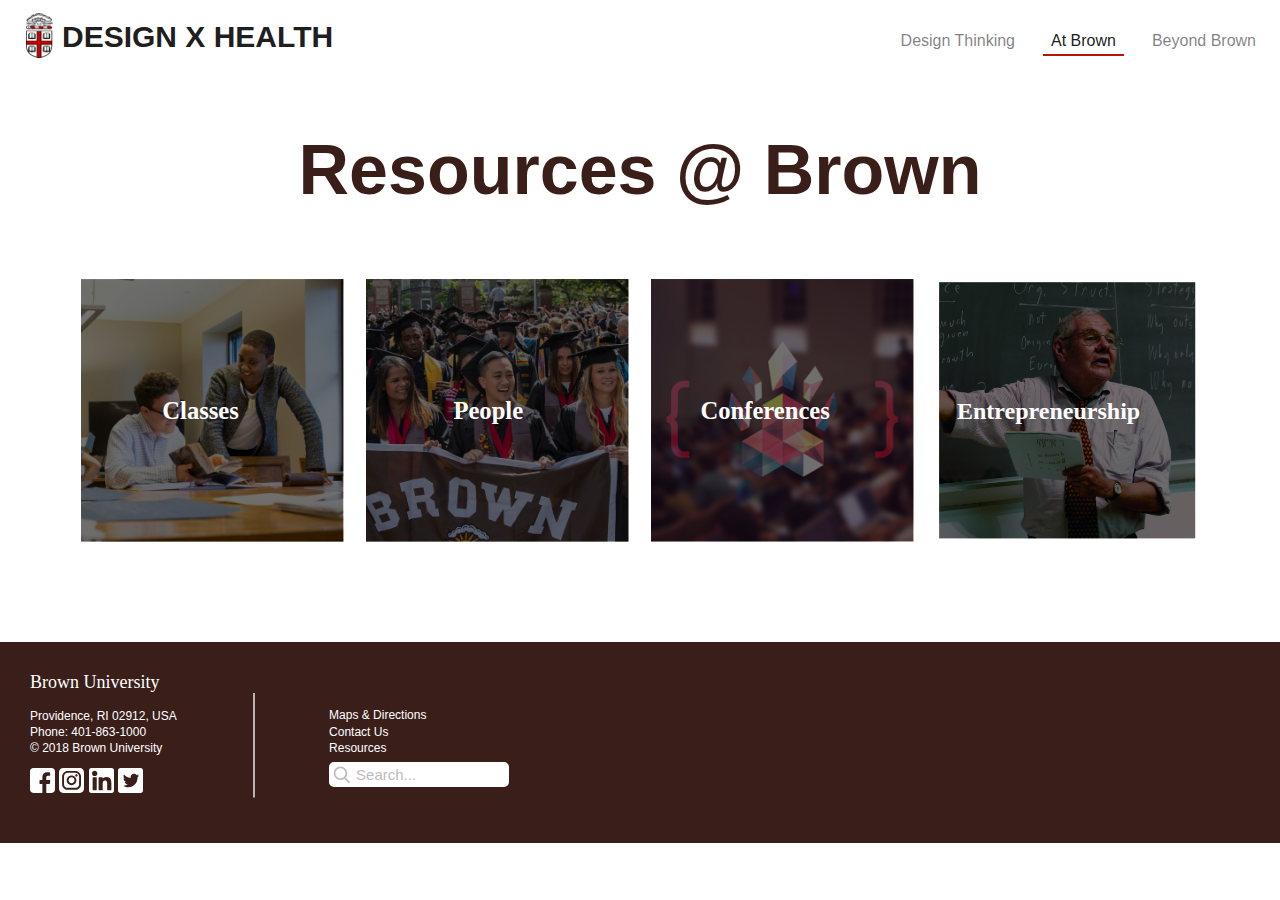
==== atbrown.html @ b2a67f3f "page link and nav bar" ====
<!DOCTYPE html>
<html>
    <head>
        <meta charset="utf-8"/>
        <meta name="viewport" content="width=device-width, initial-scale=1, shrink-to-fit=no">
        
        <!--Bootstrap CSS-->
        <link rel="stylesheet" href="https://maxcdn.bootstrapcdn.com/bootstrap/4.0.0/css/bootstrap.min.css" integrity="sha384-Gn5384xqQ1aoWXA+058RXPxPg6fy4IWvTNh0E263XmFcJlSAwiGgFAW/dAiS6JXm" crossorigin="anonymous">
		<link rel="stylesheet" href="style.css"/>
        
        <title>Design x Health</title>
    </head>
    <body>
        <!-- Top navigation bar -->
        <nav class="navbar navbar-expand-lg navbar-light" id="header">
            <button class="navbar-toggler" type="button" data-toggle="collapse" data-target="#toToggle" aria-controls="toToggle" aria-expanded="false" aria-label="Toggle navigation">
                <span class="navbar-toggler-icon"></span>
            </button>
            <a class="navbar-brand" href="index.html">
                <img id="brownlogo" src="images/brownlogo.png" alt="Brown Logo PNG"/>
                <h1 id="title">Design x Health</h1>
            </a>

            <div class="navbar-collapse collapse w-100 order-3 dual-collapse2" id="toToggle">
                <ul class="navbar-nav ml-auto">
                    <li class="nav-item">
                        <a class="nav-link" href="design.html">Design Thinking</a>
                    </li>
                    <li class="nav-item active">
                        <a class="nav-link" href="atbrown.html">At Brown</a>
                    </li>
                    <li class="nav-item">
                        <a class="nav-link" href="beyondbrown.html">Beyond Brown</a>
                    </li>
                </ul>
            </div>
        </nav>
        
        <!-- Grid -->
        <div class="container" id="resources">
            <h1>Resources @ Brown</h1>
            <div class="row">
                <div class="col-sm" class="resourcebox">
                    <a data-toggle="modal" data-target="#modal"><img id="classes" src="images/classes.svg" alt="Classes Img"/></a>
                </div>
                <div class="col-sm" class="resourcebox">
                    <a data-toggle="modal" href="#modaltwo"><img id="people" src="images/people.svg" alt="People Img"/></a>
                </div>
                <div class="col-sm" class="resourcebox">
                    <a data-toggle="modal" href="#modalfour"><img id="conferences" src="images/conferences.svg" alt="Conferences Img"/></a>
                </div>
				<div class="col-sm" class="resourcebox">
                    <a data-toggle="modal" href="#modalthree"><img id="entrepreneurship" src="images/entrepreneurship.svg" alt="Entrepreneurship Img"/></a>
                </div>
            </div>
        </div>
        
        <!--Modal-->
        <div id="modal" class="modal fade" role="dialog">
            <div class="modalheader">
                <button type="button" class="close" data-dismiss="modal">&times;</button>
                <h4 class="modaltitle">Classes Offered @ Brown</h4>
                <hr>
                <div class="modalbody">
                    <h2>Fall Semester</h2>
                    
                    <div>
                        <p><span class="circle">1</span><strong>CLPS1250 Human Factors</strong><span class="triangle leftfacing"></span></p>
                        <div class="dropdown">
                            <p class="description">The application of knowledge of human characteristics to the design of equipment, facilities, and environments for human use. Research on attention, perception, learning, and decision making will be applied to problems in various areas including: aviation, highway safety, industrial safety, consumer products, human-computer interaction, and aging.</p>
                        </div>
                    </div>
                    <hr>
                    <div>
                        <p><span class="circle">2</span><strong>CSCI0130/1300 User Interface User Experience</strong><span class="triangle leftfacing"></span></p>
                        <div class="dropdown">
                            <p class="description">Topics include understanding when to use different interfaces, modeling and representing user interaction, principles of user experience design, eliciting requirements and feedback from users, methods for designing and prototyping interfaces, and user interface evaluation. Students interested in learning the process behind building a user interface and gaining hands-on experience designing a user interface should take this course. Programming experience is unnecessary. There will be assignments, readings, and design labs. CSCI 0130 is the same lecture, labs, and readings as CSCI 1300 but half of the assignments will be different.</p>

                            <p class="classdetails"><b>Typical Hours Per Week:</b> 5.0 &nbsp;&nbsp; <b>Course:</b> 1.58 &nbsp;&nbsp;<b>Prof:</b> 1.02 </p>
                        </div>
                    </div>
                    <hr>
                    <div>
                        <p><span class="circle">3</span><strong>CSCI1950N 2D Game Engines</strong><span class="triangle leftfacing"></span></p>
                        <div class="dropdown">
                            <p class="description">2D Game Engines covers core techniques used in the development of the software that drives computer games and other interactive software. Projects involve building different varieties of 2D game engines as well as games that require use of the features implemented in the engines. Topics include high-level engine design, vector and raster graphics, animation, collision detection, physics, content management, and game AI. Prerequisite: CSCI 0160, 0180, or 0190.</p>
                        </div>
                    </div>
                    <hr>
                    <div>
                        <p><span class="circle">4</span><strong>CSCI1951C Designing Humanity Centered Robots</strong><span class="triangle leftfacing"></span></p>
                        <div class="dropdown">
                            <p class="description">Offered by Brown’s Computer Science department under the auspices of the Humanity Centered Robotics Initiative. It is focused on the iterative design process and how it can be used to develop robots for solving tasks that help people. It will expose students to a suite of fabrication and prototyping technologies sufficient for creating a functioning robotic system. 

                            The course has two tracks, one intended for CS concentrators, and one intended for non-concentrators with previous design experience. The non-concentrator track cannot be used toward fulfilling a Computer Science concentration requirement.</p>

                            <p class="classdetails"><b>Typical Hours Per Week:</b> 5.0 &nbsp;&nbsp; <b>Course:</b> 2.56 &nbsp;&nbsp;<b>Prof:</b> 1.66 </p>
                        </div>
                    </div>
                    <hr>
                    <div>
                        <p><span class="circle">5</span><strong>CSCI1410 Artificial Intelligence</strong><span class="triangle leftfacing"></span></p>
                        <div class="dropdown">
                            <p class="description">Practical approaches to designing intelligent systems. Topics include search and optimization, uncertainty, learning, and decision making. Application areas include natural language processing, machine vision, machine learning, and robotics. Prerequisites: CSCI 0160, CSCI 0180 or CSCI 0190; and either CSCI 0220 or one of CSCI 0450 or CSCI 1450.</p>
                        </div>
                    </div>
                    <hr>
                    <div>
                        <p><span class="circle">6</span><strong>CSCI1370 Virtual Reality Design for Science</strong><span class="triangle leftfacing"></span></p>
                        <div class="dropdown">
                            <p class="description">This course explores the visual and human-computer interaction design process for scientific applications in immersive virtual reality. It is cross listed at Brown (as CSCI1370) and RISD (as ILLUS3340) and is co-taught by David Laidlaw from Brown Computer Science, Fritz Drury from RISD Illustration, as well as Stephen Gatesy and Morgan Turner from Ecology and Evolutionary Biology. Johannes Novotny is the TA.

                            <br><br>Computer science students learn how to work effectively with each other as well as with artists and designers in creating applications targeting Brown's Caves. A Cave is an immersive virtual reality space whose floor and walls are covered with displays, which we will use to create interactive 3D virtual environments. There are currently two Caves on campus that are managed by the Brown Center for Computation and Visualization (CCV): the YURT, a curved display system with 360-degree field of view located at 180 George St., and it's predecessor an 8'x8'x8' cube display system located at Studio 4 of the Granoff Center.

                            <br><br>Artists and designers learn to interact with scientists in designing and realizing applications in this new medium. We study the process of design from several perspectives; learn about some specific scientific problems; study existing applications of scientific visualization and virtual reality; explore the medium of the YURT; create designs for the scientific applications; critique, evaluate, realize, and iterate the designs; and culminate with a demonstration of final projects.</p>
                        </div>
                    </div>
                    <hr>   
                    <div>
                        <p><span class="circle">7</span><strong>ENGN1930M Industrial Design</strong><span class="triangle leftfacing"></span></p>
                        <div class="dropdown">
                            <p class="description">Brown engineering and RISD industrial design faculty lead product development teams through a design cycle. Engineers explore industrial design, designers gain some insight into engineering, and both groups can apply their skills to challenging problems. Frequent presentations, field trips, critiques, and labs. Preference given to seniors. Prerequisites: completion of engineering core. Enrollment limited to 15 students.</p>

                            <p class="classdetails"><b>Typical Hours Per Week:</b> 10.1 &nbsp;&nbsp; <b>Course:</b> 2.72 &nbsp;&nbsp;<b>Prof:</b> 1.57 </p>
                        </div>
                    </div>
                    <hr>
                    <div>
                        <p><span class="circle">8</span><strong>Design + Health</strong><span class="triangle leftfacing"></span></p>
                        <div class="dropdown">
                            <p class="description">Design+Health is a student-led collaboration between the Warren Alpert Medical School of Brown University and the Rhode Island School of Design. We leverage design thinking to tackle the complex challenges facing the world of medicine. As an incubator for innovative ideas, Design+Health encourages students across all disciplines to develop and implement design solutions that address clinical and public health concerns. By supporting student and faculty research initiatives, we seek to couple design solutions with rigorous scientific investigations in order to demonstrate measurable outcomes and facilitate applications in healthcare. Through our combined course, we aim to foster an interdisciplinary culture that embraces the relationship between design and health and to empower students to serve as advocates for improved health outcomes via design.</p>
                        </div>
                    </div>
                    <hr>
                    <div>
                        <p><span class="circle">9</span><strong>PHP2300 Research Methods in Behavioral Science</strong><span class="triangle leftfacing"></span></p>
                        <div class="dropdown">
                            <p class="description">This course provides students with fundamental principles of behavioral and social research methodology for understanding the determinants of public health problems, and for executing and testing public health interventions. We will focus on experimental methods, observational studies, and qualitative approaches. We will develop skills in understanding and interpreting data--both quantitative and qualitative. Throughout the course we will emphasize ethical, cultural, and professional issues for designing public health interventions. Prior coursework in research methodology and quantitative methods is recommended but not required.</p>
                        </div>
                    </div>
                    <hr>
                    
                    <h2>Spring Semester</h2>
                    
                    <div>
                        <p><span class="circle">1</span><strong>CSCI1320 Creating Modern Web Applications</strong><span class="triangle leftfacing"></span></p>
                        <div class="dropdown">
                            <p class="description">This course covers all aspects of web application development, including the initial concept, user-centric design, development methodologies, front and back end development, databases, security, testing, load testing, accessibility, and deployment. There will be a substantial team project. The course is designed for students with a programming background (equiv CSCI 0320/CSCI 0330) who want to learn how to build web applications, and for students with a background in web design, including HTML and Javascript, who are interested in learning how to extend design techniques to incorporate the technologies needed in modern web applications. Project teams will consist of students with both backgrounds.</p>

                            <p class="classdetails"><b>Typical Hours Per Week:</b> 6.7 &nbsp;&nbsp; <b>Course:</b> 2.32 &nbsp;&nbsp;<b>Prof:</b> 2.33 </p>
                        </div>
                    </div>
                    <hr>
                    <div>
                        <p><span class="circle">2</span><strong>CSCI1410 Artificial Intelligence</strong><span class="triangle leftfacing"></span></p>
                        <div class="dropdown">
                            <p class="description">Covers methods for conducting research in human-computer interaction (HCI). Topics will be pursued through independent reading, assignments, and class discussion. Comprises four assignments that apply to HCI research methods and push the envelope, which are designed to be meaningful and have the potential to be widely visible or to be published. 
                            <br><br>Students will gain the background necessary to perform research in HCI and the skills to conduct human-centric research. There will be little content about user interfaces, but students will find some topics in CSCI 1300 relevant. Students should have taken CSCI 1300 or make a case for their interest.</p>
                        </div>
                    </div>
                    <hr>
                    <div>
                        <p><span class="circle">3</span><strong>CSCI1950U Topics in 3D Game Engine Development</strong><span class="triangle leftfacing"></span></p>
                        <div class="dropdown">
                            <p class="description">Covers core techniques in 3D game development with an emphasis on engine architecture. Students independently develop their own engines using C++, OpenGL, and the Qt framework, then work in groups to create a polished game. Topics include: spatial subdivision, player representation, collision detection and response, game networking, GPUs, and OpenGL. Prerequisites: CSCI 1230 and one of CSCI 0320 or CSCI 1950N. Enrollment limited to 25.</p>
                        </div>
                    </div>
                    <hr>
                    <div>
                        <p><span class="circle">4</span><strong>ENGN930C DesignStudio</strong><span class="triangle leftfacing"></span></p>
                        <div class="dropdown">
                            <p class="description">DESIGNSTUDIO is a course open to students interested in learning through making. Working in a studio environment, we will iteratively design, build, and test projects, as we imaginatively frame design problems, and develop novel strategies for addressing those problems. We will explore design thinking, creative collaboration, exploratory play, ideation, iteration, woodworking, prototyping, CNC milling and laser cutting – in addition to other strategies that enhance our creative processes - as we establish a technical and conceptual foundation for the design and fabrication of objects and experiences. Enrollment limited to 16. Instructor permission required.</p>
                        </div>
                    </div>
                    <hr>
                    <div>
                        <p><span class="circle">5</span><strong>ENGN0120A/B Crossing the Consumer Chasm by Design / Engineering Design</strong><span class="triangle leftfacing"></span></p>
                        <div class="dropdown">
                            <p class="description">Technologies have shaped human life since tools were sticks and flints to today's hydrocarbon powered, silicon managed era. Some spread throughout society; bread, cell phones, airlines, but most never do; personal jet packs, Apple Newton, freeze dried ice cream. 

                            Space Tourism, the Segway, electric cars: Can we predict which ones will cross the chasm to broad application? Can we help them to by combining design, engineering, marketing, communications, education, art, and business strategies?

                            Student teams identify potential new products, conceptualize, package, and define their business mode. By plotting their course across the chasm, we confront the cross-disciplinary barriers to realizing benefits from technology. 

                            Enrollment limited to 18 first year students. Instructor permission required. FYS WRIT
                            </p>

                            <p class="classdetails"><b>Typical Hours Per Week:</b> 1.8 &nbsp;&nbsp; <b>Course:</b> 2.02 &nbsp;&nbsp;<b>Prof:</b> 1.77 </p>
                        </div>
                    </div>
                    <hr>
                    <div>
                        <p><span class="circle">6</span><strong>HIAA0001 Architectural Design</strong><span class="triangle leftfacing"></span></p>
                        <div class="dropdown">
                            <p class="description">Design principles presented in the first semester are further developed through a series of projects involving actual sites with their concomitant physical and historic-cultural conditions. Issues of context, methodology, program and construction are explored for their possible interrelated meanings and influences on the making of architectural form. </p>
                        </div>
                    </div>
                    <hr>
                    
                    <h2>Fall and Spring Semesters</h2>
                    <div>
                        <p><span class="circle">1</span><strong>CLPS1900 Research Methods and Design</strong><span class="triangle leftfacing"></span></p>
                        <div class="dropdown">
                            <p class="description">This course is designed to provide CLPS concentrators (psychology/cognitive science/cognitive neuroscience) with a variety of tools needed to conduct research: sources of data, standard designs (e.g., factorial experimental, correlational, longitudinal), research ethics, and best practices of literature review (e.g., meta-analysis). The course will include lectures, laboratory exercises, data collection, statistical analysis, and presentation of findings in written and oral reports.</p>

                            <p class="classdetails"><b>Typical Hours Per Week:</b> 2.4 &nbsp;&nbsp; <b>Course:</b> 1.83 &nbsp;&nbsp;<b>Prof:</b> 1.83 </p>
                        </div>
                    </div>
                    <hr>
                    <div>
                        <p><span class="circle">2</span><strong>ENGN1001 Projects in Engineering Design</strong><span class="triangle leftfacing"></span></p>
                        <div class="dropdown">
                            <p class="description">Fall semester projects in design for concentrators in electrical, materials, and mechanical engineering. Students work in teams on projects that are defined through discussions with the instructor. An assembled product or detailed design description is the goal of the semester's effort. Students may elect to combine ENGN 1000 with ENGN 1001 to work on a year-long project with permission of the instructor. Students electing to pursue this option must take ENGN 1000 and ENGN 1001 in the same academic year, and must submit a project proposal no later than October 1. Instructor permission required.</p>

                            <p class="classdetails"><b>Typical Hours Per Week:</b> 13.8 &nbsp;&nbsp; <b>Course:</b> 1.35 &nbsp;&nbsp;<b>Prof:</b> 1.22 </p>
                        </div>
                    </div>
                    <hr>
                    <div>
                        <p><span class="circle">3</span><strong>ENGN1010 The Entrepreneurial Process</strong><span class="triangle leftfacing"></span></p>
                        <div class="dropdown">
                            <p class="description">Entrepreneurship is innovation in practice: transforming ideas into opportunities, and, through a deliberate process, opportunities into commercial realities. These entrepreneurial activities can take place in two contexts: the creation of new organizations; and within existing organizations. This course will present an entrepreneurial framework for these entrepreneurial processes, supported by case studies that illustrate essential elements. Successful entrepreneurs and expert practitioners will be introduced who will highlight practical approaches to entrepreneurial success.</p>
                        </div>
                    </div>
                    <hr>
                    <div>
                        <p><span class="circle">4</span><strong>ENGN0931L Biomedical Engineering Design and Innovation</strong><span class="triangle leftfacing"></span></p>
                        <div class="dropdown">
                            <p class="description">This course is an incubator for innovative ideas in biomedical design. Students across all disciplines are invited to collaborate with biomedical engineers to enhance the development of design solutions that address clinical and public health concerns. Student teams formed in the previous semester will continue develop a design project based on an unmet clinical need with a clinical advisor, gaining hands-on process experience and generating innovative solutions.</p>
                        </div>
                    </div>
                    <hr>
                </div>
            </div>
        </div>
        
        <div id="modaltwo" class="modal fade" role="dialog">
            <div class="modalheader">
                <button type="button" class="close" data-dismiss="modal">&times;</button>
                <h4 class="modaltitle">Research</h4>
                <hr>
                <div class="modalbody">
                    <h2>Engineering</h2>
                    <div class="peopleimgs">
                        <div class="row">
                            <div class="col"><a href="https://www.researchgate.net/profile/Celinda_Kofron"><img src="images/kofron.jpg" alt="Celinda Kofron" target="_blank"></a><h5>Celinda Kofron</h5><h6>Lecturer of Engineering, Associate Director of the Center for Biomedical Engineering</h6></div>
                            <div class="col"><a href="https://vivo.brown.edu/display/jcrisco"><img src="images/josephcrisco.jpg" alt="Joseph Crisco" target="_blank"></a><h5>Joseph Crisco</h5><h6>Henry F. Lippitt Professor of Orthopedics</h6></div>
                            <div class="col"><a href="http://gonsherdesign.com/about.php"><img src="images/iangonsher.jpg" alt="Ian Gonsher" target="_blank"></a><h5>Ian Gonsher</h5><h6>Assistant Professor of Practice in the School of Engineering and Department of Computer Science</h6></div>
                            <div class="col"><a href="https://vivo.brown.edu/display/cbull#"><img src="images/chrisbull.jpg" alt="Chris Bull" target="_blank"></a><h5>Chris Bull</h5><h6>Senior Lecturer in Engineering</h6></div>
                        </div>
                        <div class="row">
                            <div class="col"><a href="https://www.tripathi.engin.brown.edu/"><img src="images/tripathi.png" alt="Anubhav Tripathi" target="_blank"></a><h5>Anubhav Tripathi</h5><h6>Professor of Engineering & of Professor of Molecular Pharmacology, Physiology and Biotechnology</h6></div>
                            <div class="col"><a href="https://www.linkedin.com/in/jennet-toyjanova-31b95877/"><img src="images/jennet.png" alt="Jennet Toyjanova" target="_blank"></a><h5>Jenent Toyjanova '14</h5><h6>Mechanics of Solids PhD, R&D Engineer at Ximedica</h6></div>
                            <div class="col"></div>
                            <div class="col"></div>
                        </div>
                    </div>
                    
                    <h2>Alpert Medical School</h2>
                    <div class="peopleimgs">
                        <div class="row">
                            <div class="col"><a href="https://vivo.brown.edu/display/jbaruchm"><img src="images/jaybaruch.jpg" alt="Jay Baruch" target="_blank"></a><h5>Jay Baruch</h5><h6>Associate Professor of Emergency Medicine</h6></div>
                            <div class="col"><a href="http://www.designplushealth.org/bios/2017/1/12/ravi-dcruz"><img src="images/ravidcruz.jpg" alt="Ravi D'Cruz" target="_blank"></a><h5>Ravi D'Cruz</h5><h6>Clinical Director Design+Health, Fellow in Neonatal/Perinatal Medicine</h6></div>
                            <div class="col"></div>
                            <div class="col"></div>
                        </div>
                    </div>
                    
                    <h2>RISD</h2>
                    <div class="peopleimgs">
                        <div class="row">
                            <div class="col"><a href="https://www.risd.edu/people/khipra-nichols/" target="_blank"><img src="images/khipra.jpg" alt="Khipra Nichols" target="_blank"></a><h5>Khipra Nichols</h5><h6>Associate Professor of Industrial Design</h6></div>
                            <div class="col"><a href="https://www.risd.edu/people/jorge-paricio-garcia/" target="_blank"><img src="images/jorge.jpg" alt="Jorge Paricio Garcia" target="_blank"></a><h5>Jorge Paricio Gargia</h5><h6>Senior Critic, Industrial Design</h6></div>
                            <div class="col"><a href="http://risdhealthplus.org/knowledge/" target="_blank"><img src="images/healthplus.png" alt="HEALTH+" target="_blank"></a><h5>HEALTH+</h5><h6>Professors at RISD who teach courses that engage health and healthcare issues</h6></div>
                            <div class="col"></div>
                        </div>
                    </div>
                </div>
            </div>
        </div>
        
        <div id="modalthree" class="modal fade" role="dialog">
            <div class="modalheader">
                <button type="button" class="close" data-dismiss="modal">&times;</button>
                <h4 class="modaltitle">Entrepreneurship</h4>
                <hr>
                <div class="modalbody">
                    <h2><a href="http://innovateonthehill.com/" target="_blank">Innovate on the Hill</a></h2>
                    <div>
                        <p style="width: 700px;">A collection of resources, events, programs, and opportunities for aspiring entrepreneurs and changemakers at Brown and RISD. The resources on this page are organized by ideation, prototyping, testing, funding, and launching.</p>
                    </div>
                    
                    <h2><a href="http://brownentrepreneurship.com/" target="_blank">Brown EP</a></h2>
                    <div>
                        <p style="width: 700px;">The Brown Entrepreneurship Program (Brown EP) is the main student entrepreneurship initiative at Brown University. Our mission is to ignite the entrepreneurial spirit of the students on College Hill. Founded in 1998, Brown EP has facilitated a wide array of activities on campus for nearly two decades to bring together like-minded individuals, instill the Brown community with a self-starter mentality, and introduce entrepreneurship as a potential career path. True to Brown's distinctive approach to learning and life, our student-run and university-backed events and programs inspire, educate, and empower the next generation of constructively irreverent leaders. We are powered by the Jonathan M. Nelson Center for Entrepreneurship.</p>
                    </div>
                    
                    <h2><a href="https://www.brown.edu/academics/college/swearer/" target="_blank">Swearer Center</a></h2>
                    <div>
                        <p style="width: 700px;">In 1986, Brown President Howard Swearer was at the forefront of a revolution in higher education when he founded one of the first public service centers in the nation, now named for him — the Swearer Center, formerly the Swearer Center for Public Service. President Swearer had the foresight to locate the new center within the Dean of the College’s office — at the heart of the undergraduate curriculum. He strongly believed, as President Christina Paxson does today, that public service and experiential learning are essential components of Brown’s educational mission.
                        
                        Today, the Howard R. Swearer Center works with more than 1,200 Brown students, through and with 100+ community partners -- more than half of which are in the Greater Providence area. In our 30-year history, we have developed and nurtured many deep — and deeply rewarding — relationships with individuals and organizations in Providence that continue to inspire us and our work. We connect students, faculty and community partners through community engagement, engaged scholarship and social innovation -- three key perspectives that are the foundations of our work.</p>
                    </div>
                    
                    <h2><a href="http://www.brownbsa.com/inspire-info/" target="_blank">Brown Student Agencies Inspire Week 2018</a></h2>
                    <div>
                        <p style="width: 700px;">BSA Inspire is a social impact competition granting funds to winning projects, programs or initiatives that have a clear benefit for the Brown or greater Providence community. This year, BSA Inspire will be awarding $3,200 in total monetary prizes to winning projects or programs from student individuals or groups. Qualifying projects, programs or initiatives include but are not limited to community education programs, arts advancement, awareness and action campaigns, and other services or products clearly benefitting students and/or community members.</p>
                    </div>
                    
                    <h2><a href="https://www.brown.edu/initiatives/summer-b-lab/home" target="_blank">Breakthrough Lab (B-Lab)</a></h2>
                    <div>
                        <p style="width: 700px;">Brown University’s Breakthrough Lab (B-Lab) is an intensive 8-week accelerator program designed to support entrepreneurs developing high-impact ventures. B-Lab brings together critical resources throughout its program, designed to help teams strengthen, develop, and advance their ventures. 
                        
                        Best of all, the program is tailored to the unique needs of each team. Participants will have access to dedicated space, funding, and a roster of experienced mentors and entrepreneurs. The goal? To help them build the next great thing. For teams that require it, B-Lab will also provide access to lab facilities and relevant technical support.</p>
                    </div>
                    
                    <h2><a href="http://www.risdeship.com/" target="_blank">RISD E'SHIP</a></h2>
                    <div>
                        <p style="width: 700px;">RISD E’SHIP is a design-driven entrepreneurship organization. As a network of student-leaders and faculty mentors, E’SHIP supports and guides students pursuing business ventures within art and design.</p>
                    </div>
                    
                    <h2><a href="https://www.brown.edu/research/conducting-research-brown/commercializing-technology" target="_blank">Industry Engagement and Commercial Venturing (IECV)</a></h2>
                    <div>
                        <p style="width: 700px;">The mission of IECV is to unleash the impact of Brown research by encouraging and facilitating the evolution of Brown's  discoveries and inventions into know-how, products and services with societal and economic value.  

                        IECV supports this mission through its three programmatic pillars:  (1) Commercial Venturing:  we partner with Brown researchers to ascertain the market relevance of their discoveries, then forge the best strategy for transitioning from idea to impact and protecting intellectual property as appropriate in support of lab-to-market development plans;  (2) Industry Engagement:  we build strategic relationships with industry centered around research collaborations aimed at spawning innovations of commercial interest to our company partners - while also connecting the companies to Brown faculty and researchers, students, entrepreneurs, and executive education programs;  and (3) Translational Development:  we provide and manage translational development capabilities to help solidify proof of technical feasibility and of commercial relevance, both of which can de-risk an idea or discovery and turn it into more concrete product opportunities that are attractive to potential industry partners or startup creators. </p>
                    </div>
                </div>
            </div>
        </div>
        
        <div id="modalfour" class="modal fade" role="dialog">
            <div class="modalheader">
                <button type="button" class="close" data-dismiss="modal">&times;</button>
                <h4 class="modaltitle">Conferences</h4>
                <hr>
                <div class="modalbody">
                    <h2><a href="http://brownentrepreneurship.com/synapse" target="_blank">Synapse SF</a></h2>
                    <div>
                        <p style="width: 700px;">An exciting opportunity for Brown and RISD's most exceptional engineers, designers, and aspiring entrepreneurs interning in the nation’s technological capital this summer.
                            
                        Synapse is a summer program for 20 of Brown's and RISD's most exceptional engineers, designers, and aspiring entrepreneurs to visit an array of companies and build essential bridges with successful alumni entrepreneurs over the course of their summers. Synapse Fellows will return to College Hill with the perspective and network necessary to solve world-changing problems. 

                        Brown EP coordinates 5-10 afterwork visits for Synapse Fellows to an array of SF companies, from small startups to established firms and influential VC's. Previous summers have included trips to KPCB, Apple, Dropbox, Neon Labs, and GoPro.</p>
                    </div>
                    
                    <h2><a href="https://www.brown.edu/academics/college/swearer/initiatives/social-innovation-initiative/25" target="_blank">Social Innovation Initiative</a></h2>
                    <div>
                        <p style="width: 700px;">Social innovation (SI) is the application of innovation and design thinking methodology to address community and social problems.  Social Innovation is grounded in a commitment to sustainable, just, and democratic systems that benefit marginalized groups and society. Successful social innovations demonstrate their impact, are financial sustainability, and appropriately scalable.  Social Innovation is a core perspective of the Swearer Center and as such contributes to all our programs and partnerships.</p>
                    </div>
                    
                    <h2><a href="http://betterworldxdesign.com/" target="_blank">Better World by Design</a></h2>
                    <div>
                        <p style="width: 700px;">Better World by Design is a student-led initiative at Brown University and Rhode Island School of Design that celebrates interdisciplinary collaboration between designers, educators, innovators, and learners. We envision a world where design-thinking is accessible to everyone in order to catalyze positive change on a local and global scale.</p>
                    </div>
                    
                    <h2><a href="http://startupatbrown.org/" target="_blank">Startup@Brown</a></h2>
                    <div>
                        <p style="width: 700px;">Startup@Brown is a day-long conference on Saturday, September 30 at Brown University that brings together innovative startups and talented students.

                        Come to learn about startups and their stories. Leave with a new perspective and your next summer internship or full-time job.</p>
                    </div>
                </div>
            </div>
        </div>
        
        <!-- Footer -->
        <div id="footer">
            <h4>Brown University</h4>
            <div id="left">
                <h5>Providence, RI 02912, USA</h5>
                <h5>Phone: 401-863-1000</h5>
                <h5>© 2018 Brown University</h5>
                <div id="socialmedia">
                    <img src="images/facebook.svg" alt="Facebook Icon"/>
                    <img src="images/instagram.svg" alt="Instagram Icon"/>
                    <img src="images/linkedin.svg" alt="LinkedIn Icon"/>
                    <img src="images/twitter.svg" alt="Twitter Icon"/>
                </div>
            </div>
            
            <div id="middle"><img class="divider_line" src="images/divider_line.svg" alt="Divider Line"/></div>
            
            <div id="right">
                <h5>Maps & Directions</h5>
                <h5>Contact Us</h5>
                <h5>Resources</h5>
                <div class="searchbar">
                    <input type="text" placeholder="Search..." name="search">
                </div>
            </div>
        </div>
        
        <script
          src="https://code.jquery.com/jquery-3.3.1.min.js"
          integrity="sha256-FgpCb/KJQlLNfOu91ta32o/NMZxltwRo8QtmkMRdAu8="
          crossorigin="anonymous"></script>
        <script src="https://maxcdn.bootstrapcdn.com/bootstrap/4.0.0/js/bootstrap.min.js" integrity="sha384-JZR6Spejh4U02d8jOt6vLEHfe/JQGiRRSQQxSfFWpi1MquVdAyjUar5+76PVCmYl" crossorigin="anonymous"></script>
        <script src="script.js"></script>
    </body>
</html>
---- style.css ----
/*---------------HOME PAGE---------------*/
/*-----NAVIGATION BAR-----*/
#brownlogo {
    height: 45px;
    float: left;
    position: absolute;
    padding-left: 10px;
}

#title {
    text-transform: uppercase;
    font-weight: bold;
    font-size: 30px;
    padding-left: 46px;
    padding-top: 6px;
    position: relative;
}

li a:link, li a:visited {
    text-decoration: none;
    color: black;
    height: 35px;
}

li a:hover, .nav-item.active a {
    border-bottom: 2px solid #B61600;
    height: 35px;
}

li {
    margin-left: 20px;
}

/*-----HERO IMAGE PANEL-----*/
#hero {
    width: 100%;
	height: calc(100vh - 90px);
    margin: 0 auto;
}

#hero_panel {
    width: 200px;
    float: left;
	margin: 200px 100px 0 200px;
}

#hero_image {
    width: 700px;
    margin-top: 50px;
    margin-left: 20px;
}

#down_arrow {
    display: block;
    width: auto;
    margin: 0 auto;
    padding: 75px;
}

#hero_panel h2 {
    font-weight: bold;
    font-size: 40px;
}

#hero_panel h3 {
    font-weight: 300;
    font-size: 28px;
    clear: none;
}

/*-----ABOUT SECTION-----*/
#about {
    background: #B61600;
    padding: 50px;
    height: 325px;
}

#about_img, #divider_line, #about p {
    display: inline-block;
    vertical-align: middle;
}

.divider_line {
    padding-left: 70px;
    padding-right: 70px;
}

#about p {
    width: 75%;
    color: white;
    line-height: 2.5;
    margin-bottom: 0;
}
/*-----THREE GRAPHIC PANEL-----*/
.container {
    padding-top: 8%;
    padding-bottom: 8%;
}

.home_graphics {
    width: 50%;
}

.container p {
    line-height: 1.75;
}

.container h4 {
    margin-top: 4%;
}

/*-------------------------RESPONSIVE-------------------------*/
@media only screen and (max-width: 910px) {
    #hero_image {
        width: 70%;
        margin: 0 auto;
        display: block;
    }
    
    #hero_panel {
        width: 100%;
        clear: none;
        margin: 0 auto;
        margin-left: 100px;
    }
    
    #down_arrow {
        padding: 30px;
        width: 85px;
    }
    
    #about {
        height: 290px;
        padding: 20px;
    }
    
    
    #about_img {
        width: 100px;
    }
    
    .divider_line {
        padding: 15px;
    }
    
    #about p {
        width: 600px;
        line-height: 1.8;
        font-size: 14px;
        padding-left: 10px;
    }
}

@media only screen and (max-width: 785px) {
    #about {
        height: 240px;
        padding: 20px;
    }
    
    
    #about_img {
        width: 80px;
    }
    
    #about p {
        width: 520px;
        height: 200px;
        line-height: 1.7;
        font-size: 13px;
        padding-left: 10px;
        overflow: scroll;
    }
    
    #about .divider_line {
        height: 200px;
    }
}

/*---------------DESIGN THINKING---------------*/
/*-----HERO IMAGE-----*/
#design_thinking_content {
	width: 100%;
	max-width: 100%;
	margin: 0;
	padding: 0;
	color: white;
}

#design_content_title {
	margin: 0;
    background-color: #B61600;
    width: 100%;
    height: 450px;
}

#center {
	display: inline-block;
    border: 2px solid white;
    width: 260px;
    height: 260px;
    margin-left: calc((100% - 260px)/2);
    margin-top: calc((450px - 260px)/2);
}

#center h1 {
    color: white;
    font-weight: 700;
    font-size: 50px;
    text-align: center;
    padding-top: 35px;
}

#leftbox, #stanford, #ideo {
    padding: 30px;
	margin: 0;
}

#leftbox h2, #stanford h2, #ideo h2 {
	font-weight: 700;
	font-size: 50px;
	text-align: center;
}

#design_content {
	margin: 0;
}

#design_content .col-lg-4 {
	padding: 30px;
}

#design_content .col-lg-8, #design_content .container {
	padding: 0;
}

#design_content .col-lg-8 .row {
	margin: 0;
	padding: 30px;
}

#design_content .col-lg-8 .row:first-child {
	padding-bottom: 0px;
}

#leftbox {
    background: #3A1E1A;
	height: 100%;
}

#stanford {
    background: #68352D;
}

#ideo {
    background: #B61600;
}

#stanford p, #ideo p {
    margin-left: 120px;
}

#stanford h2, #ideo h2 {
    position: absolute;
    transform:  translateX(-50%) translateY(-50%) rotate(-90deg);
    margin-top: 120px;
    margin-left: 10px;
}

/*---------------AT BROWN---------------*/
/*-----GRID-----*/
#resources h1 {
    font-weight: 800;
    font-size: 70px;
    color: #3A1E1A;
    margin-top: -50px;
	margin-bottom: 70px;
    text-align: center;
}

#resources .row {
}

#resources img {
	margin: auto;    
    display: block;
}

.col-sm {
	padding: 0;
}

#classes, #people, #conferences, #entrepreneurship:hover {
    transform: scale(1.025);
}

/*-------------------------RESPONSIVE-------------------------*/
@media only screen and (max-width: 375px) {
    #bg {
        margin-top: 30px
    }
    
    #resources h1 {
        font-size: 30px;
    }
    
    .col-sm img {
        width: 150px;
        margin-top: -30px;
        margin-bottom: -10px;
    }
}

/*-----MODAL-----*/
#modal, #modaltwo, #modalthree, #modalfour, #modalfive, #modalsix {
    background: white;
    width: 800px;
    height: 700px;
    position: fixed;
    top: 50%;
    left: 50%;
    transform: translate(-50%, -50%);
}

.modalheader .close {
    padding: 15px;
    float: left;
}

.modalheader hr {
    width: 700px;
}

.modaltitle {
    font-size: 40px;
    font-weight: 800;
    color: #68352D;
    clear: left;
    text-align: center;
}

.modalbody h2, .modalbody p, .modalbody row {
    margin-left: 50px;
}

.modalbody h2 {
    font-size: 18px;
    background-color: #68352D;
    color: white;
    height: 40px;
    width: 700px;
    margin-bottom: 18px;
    padding-top: 9px;
    padding-left: 15px;
}

.peopleimgs {
    margin-left: 50px;
    width: 700px;
    text-align: center;
}

.peopleimgs h5 {
    font-size: 14px;
    margin-top: 5px;
}

.peopleimgs h6 {
    font-size: 11px;
    color: lightgray;
    margin-top: -5px;
    font-weight: 200;
    margin-bottom: 25px;
}

.peopleimgs img {
    width: 150px;
}

.circle {  
    height: 25px;
    width: 25px;
    background-color: lightgray;
    border-radius: 50%;
    display: inline-block;
    color: white;
    font-weight: 600;
    text-align: center;
    margin-right: 10px;
}

.dropdown {
    display: none;
}

.modalbody p {
    margin-left: 60px;
}

.modalbody a:link, .modalbody a:active, .modalbody a:hover, .modalbody a:visited {
    text-decoration: none;
    color: white;
}

.modalbody .description, .modalbody .classdetails {
    width: 640px;
    margin-left: 95px;
    font-size: 14px;
    margin-top: -10px;
}

.triangle {
    width: 0; 
    height: 0; 
    border-top: 10px solid transparent;
    border-bottom: 10px solid transparent; 
    border-right:10px solid #68352D; 
    float: right;
    margin-right: 60px;
}
/*-------------------------RESPONSIVE-------------------------*/
@media only screen and (max-width: 820px) {
    #modal {
        width: 700px;
        height: 600px; 
    }
    
    .modalbody h2 {
        font-size: 16px;
        width: 600px;
    }
    
    .modalheader hr {
        width: 600px;
    }
    
    .modalbody h2 {
        font-size: 15px;
        height: 35px;
    }

    .circle {  
        height: 20px;
        width: 20px;
        font-size: 14px;
    }
    
    .modalbody p {
        font-size: 14px;
    }
}

@media only screen and (max-width: 700px) {
    .modaltitle {
        font-size: 30px;
    }
    #modal {
        width: 600px;
        height: 500px; 
    }
    
    .modalbody h2 {
        font-size: 14px;
        width: 500px;
    }
    
    .modalheader hr {
        width: 500px;
    }

    .circle {  
        height: 18px;
        width: 18px;
        font-size: 13px;
    }
    
    .modalbody p {
        font-size: 11px;
    }
}
/*---------------BEYOND BROWN---------------*/
#beyondbrowntitle {
    font-weight: 800;
    font-size: 70px;
    color: #3A1E1A;
    margin: 0;
    margin-top: 50px;
    text-align: center;
    width: 100vw!important;
    display: inline-block;
}

.gridcontainer {
    display: grid;
    grid-template-columns: auto auto;
    grid-column-gap: 5px;
    width: 100%;
    align-content: center;
    grid-gap: 20px;
    padding: 50px;
}

#texas {
    margin-top: -98px;
}

.beyondleft {
    justify-self: end;
    padding-right: 5px;
}

.griditem img:hover {
    transform: scale(1.025);
}

.gridcontainer img {
    max-width: 100%;
}

/*-------------------------RESPONSIVE-------------------------*/
@media only screen and (max-width: 830px) {
    #beyondbrowntitle {
        font-size: 50px;
    }
}

@media only screen and (max-width: 830px) {
    #beyondbrowntitle {
        font-size: 50px;
    }
}

@media only screen and (max-width: 610px) {
    #beyondbrowntitle {
        font-size: 40px;
    }
}


/*-----FOOTER-----*/
#footer {
    width: 100%;
    background: #3A1E1A;
    color: white;
    padding-left: 30px;
}

#footer h4 {
    font-family: times;
    font-size: 18px;
    padding-top: 30px;
    padding-bottom: 5px;
}

#footer h5 {
    font-size: 12px;
    margin: 2px;
    margin-left: 0;
}

#footer .divider_line {
    height: 105.5px;
    margin-top: -60px;
}

#footer #left, #footer #middle, #footer #right {
    display: inline-block;
    height: 90px;
}

#socialmedia img {
    margin-top: 10px;
    width: 25px
}

.searchbar input {
    color: #BDBDBD;
    background-color: white;
    background-image: url('images/search.svg');
    background-repeat: no-repeat;
    background-position: 2px 2px;
    padding-left: 25px;
    height: 25px;
    margin-top: 4.5px;
    border-radius: 5px;
    border-color: white;
    border-style: solid;
    width: 180px;
}

::placeholder {
    color: #BDBDBD;
    font-weight: 200;
    font-size: 15px;
}

.searchbar input:focus {
    outline: none;
}

/*-------------------------RESPONSIVE-------------------------*/
@media only screen and (max-width: 375px) {
    #footer {
        width: 100%;
        padding-left: 10px;
    }

    #footer h4 {
        font-size: 15px;
        padding-top: 10px;
        padding-bottom: 2px;
    }

    #footer h5 {
        font-size: 10px;
        margin: 2px;
    }

    #footer .divider_line {
        height: 91px;
        margin-top: -60px;
    }

    #socialmedia img {
        width: 15px
    }

    .searchbar input {
        background-size: 13px;
        height: 20px;
        width: 130px;
        font-size: 11px;
    }

    ::placeholder {
        font-size: 11px;
    }
}
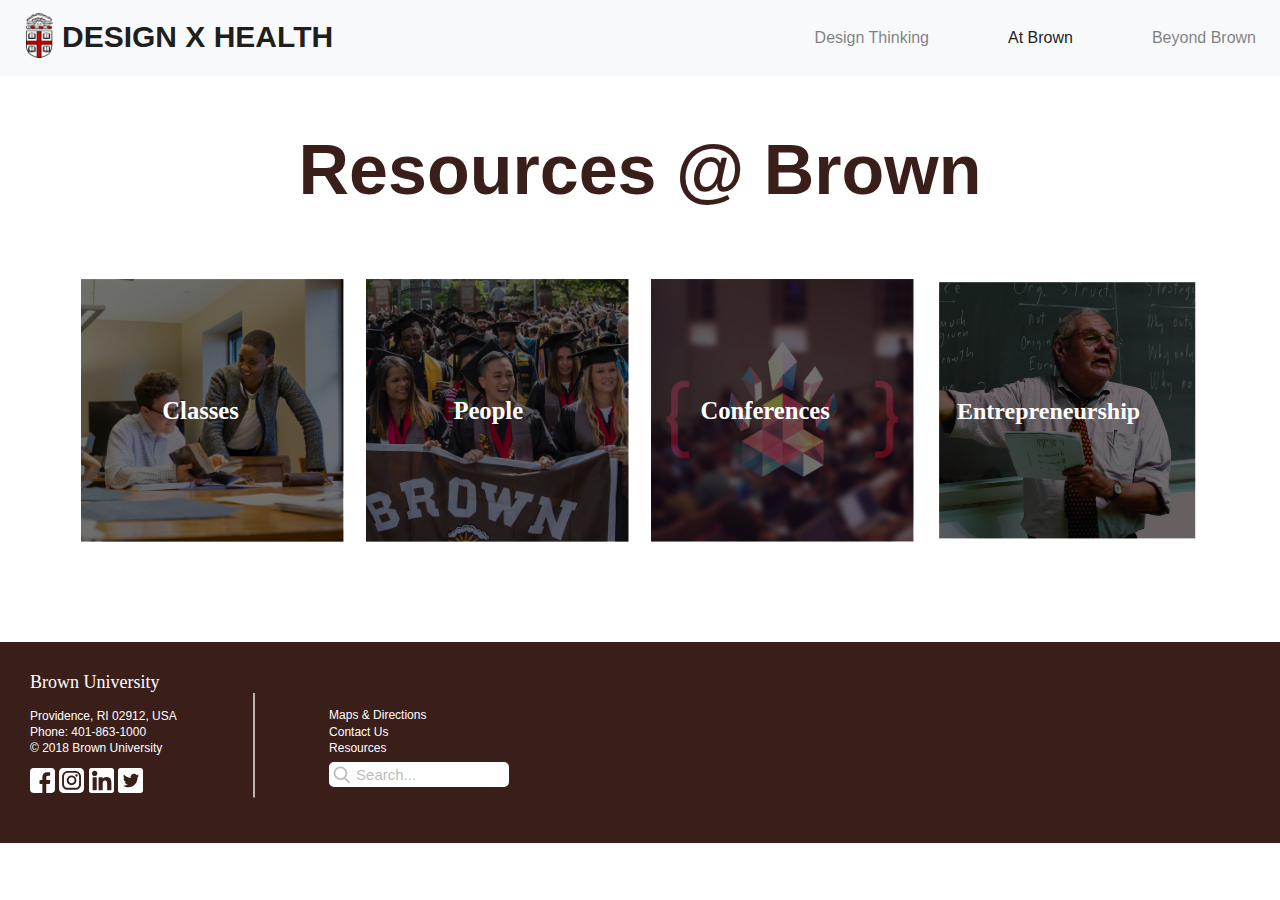
==== commit ccd19f2d: "smooth scroll and fix js" ====
--- a/atbrown.html
+++ b/atbrown.html
@@ -3,16 +3,16 @@
     <head>
         <meta charset="utf-8"/>
         <meta name="viewport" content="width=device-width, initial-scale=1, shrink-to-fit=no">
-        
-        <!--Bootstrap CSS-->
+		
+		<title>Design x Health</title>
+        
+        <!-- CSS-->
         <link rel="stylesheet" href="https://maxcdn.bootstrapcdn.com/bootstrap/4.0.0/css/bootstrap.min.css" integrity="sha384-Gn5384xqQ1aoWXA+058RXPxPg6fy4IWvTNh0E263XmFcJlSAwiGgFAW/dAiS6JXm" crossorigin="anonymous">
 		<link rel="stylesheet" href="style.css"/>
-        
-        <title>Design x Health</title>
     </head>
     <body>
         <!-- Top navigation bar -->
-        <nav class="navbar navbar-expand-lg navbar-light" id="header">
+        <nav class="navbar navbar-expand-lg navbar-light bg-light" id="header">
             <button class="navbar-toggler" type="button" data-toggle="collapse" data-target="#toToggle" aria-controls="toToggle" aria-expanded="false" aria-label="Toggle navigation">
                 <span class="navbar-toggler-icon"></span>
             </button>
@@ -27,7 +27,7 @@
                         <a class="nav-link" href="design.html">Design Thinking</a>
                     </li>
                     <li class="nav-item active">
-                        <a class="nav-link" href="atbrown.html">At Brown</a>
+                        <a class="nav-link" href="#">At Brown</a>
                     </li>
                     <li class="nav-item">
                         <a class="nav-link" href="beyondbrown.html">Beyond Brown</a>
@@ -392,10 +392,17 @@
         </div>
         
         <script
-          src="https://code.jquery.com/jquery-3.3.1.min.js"
-          integrity="sha256-FgpCb/KJQlLNfOu91ta32o/NMZxltwRo8QtmkMRdAu8="
-          crossorigin="anonymous"></script>
-        <script src="https://maxcdn.bootstrapcdn.com/bootstrap/4.0.0/js/bootstrap.min.js" integrity="sha384-JZR6Spejh4U02d8jOt6vLEHfe/JQGiRRSQQxSfFWpi1MquVdAyjUar5+76PVCmYl" crossorigin="anonymous"></script>
-        <script src="script.js"></script>
+			src="https://code.jquery.com/jquery-3.3.1.min.js"
+			integrity="sha256-FgpCb/KJQlLNfOu91ta32o/NMZxltwRo8QtmkMRdAu8="
+			crossorigin="anonymous"></script>
+        <script
+			src="https://cdnjs.cloudflare.com/ajax/libs/popper.js/1.12.9/umd/popper.min.js" 
+			integrity="sha384-ApNbgh9B+Y1QKtv3Rn7W3mgPxhU9K/ScQsAP7hUibX39j7fakFPskvXusvfa0b4Q" 
+			crossorigin="anonymous"></script>
+        <script 
+			src="https://maxcdn.bootstrapcdn.com/bootstrap/4.0.0/js/bootstrap.min.js" 
+			integrity="sha384-JZR6Spejh4U02d8jOt6vLEHfe/JQGiRRSQQxSfFWpi1MquVdAyjUar5+76PVCmYl" 
+			crossorigin="anonymous"></script>
+		<script src="script.js"></script>
     </body>
 </html>--- a/style.css
+++ b/style.css
@@ -1,5 +1,72 @@
 /*---------------HOME PAGE---------------*/
 /*-----NAVIGATION BAR-----*/
+/*
+#header {
+    height: 90px;
+    margin: 0 auto;
+}
+
+#title {
+    text-transform: uppercase;
+    font-weight: bold;
+    font-size: 30px;
+    float: left;
+    color: black;
+    padding-left: 10px;
+}
+
+#title, #designthinking, #atbrown, #beyondbrown {
+    vertical-align: middle;
+    display: inline;
+    line-height: 90px;
+}
+
+#brownimg {
+    float: left;
+    padding-top: 20px;
+}
+
+#brownlogo {
+    height: 45px;
+}
+
+.nav_link_container {
+    float: right;
+}
+
+h1 a:link, h1 a:visited, h1 a:hover, h1 a:active {
+    text-decoration: none;
+    color: black;
+}
+
+li a:link {
+    text-decoration: none;
+    color: black;
+}
+
+li a:visited {
+    text-decoration: none;
+    color: black;
+}
+
+li a:hover {
+    border-bottom: 2px solid #B61600;
+}
+
+.activenav {
+    border-bottom: 2px solid #B61600;
+}
+
+ul {
+    list-style-type: none;
+    font-size: 16px;
+}
+
+li {
+    padding-left: 63px;
+}
+*/
+
 #brownlogo {
     height: 45px;
     float: left;
@@ -16,25 +83,37 @@
     position: relative;
 }
 
-li a:link, li a:visited {
+li a:link {
     text-decoration: none;
     color: black;
-    height: 35px;
-}
-
-li a:hover, .nav-item.active a {
+}
+
+li a:visited {
+    text-decoration: none;
+    color: black;
+}
+
+li a:hover {
     border-bottom: 2px solid #B61600;
-    height: 35px;
+}
+
+.activenav {
+    border-bottom: 2px solid #B61600;
+}
+
+ul {
+    list-style-type: none;
+    font-size: 16px;
 }
 
 li {
-    margin-left: 20px;
+    padding-left: 63px;
 }
 
 /*-----HERO IMAGE PANEL-----*/
 #hero {
     width: 100%;
-	height: calc(100vh - 90px);
+	height: calc(100vh - 76px);
     margin: 0 auto;
 }
 
@@ -55,6 +134,7 @@
     width: auto;
     margin: 0 auto;
     padding: 75px;
+	cursor: pointer;
 }
 
 #hero_panel h2 {
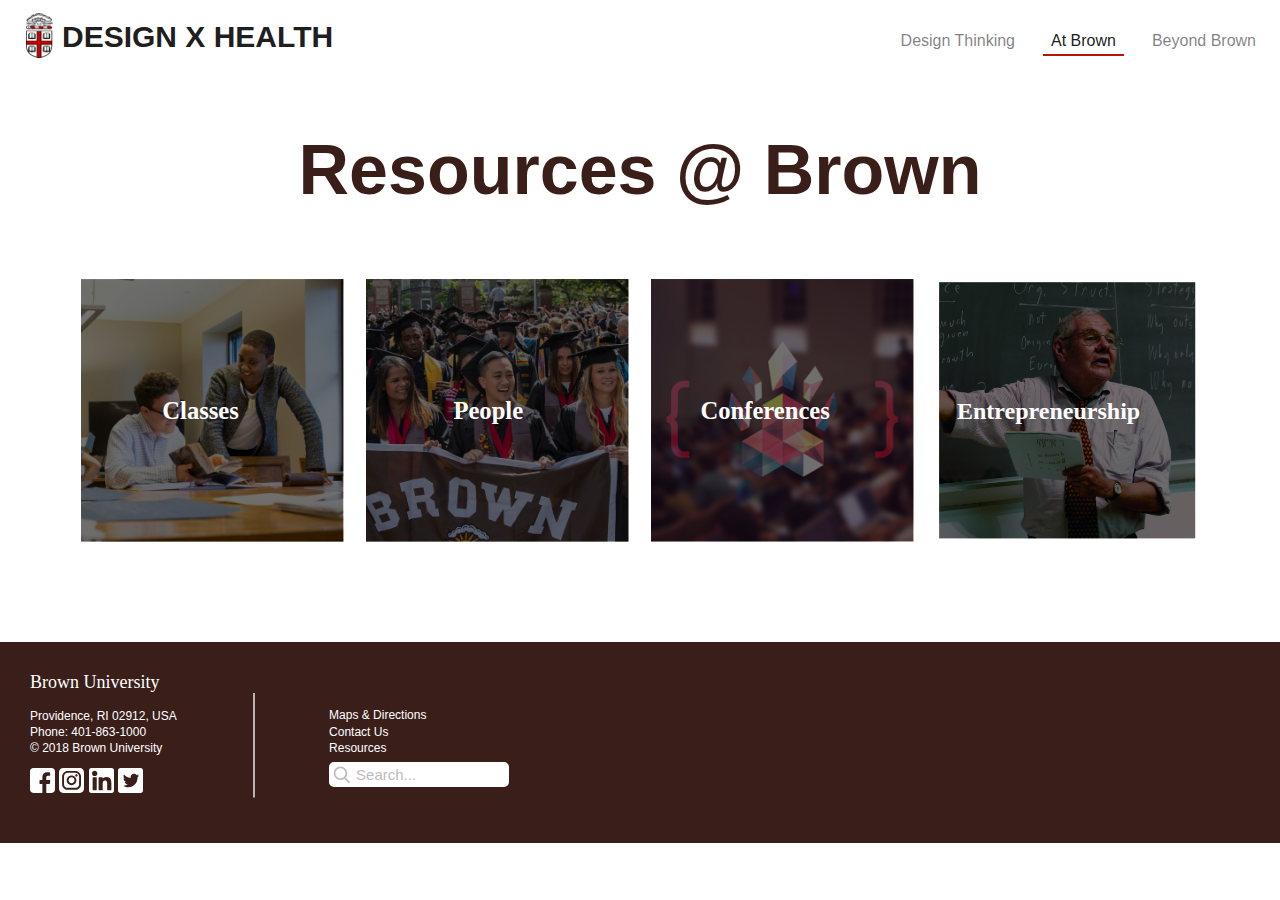
==== commit dfb625db: "Merge branch 'master' of https://github.com/xchiki/indepstudy2018" ====
--- a/atbrown.html
+++ b/atbrown.html
@@ -12,7 +12,7 @@
     </head>
     <body>
         <!-- Top navigation bar -->
-        <nav class="navbar navbar-expand-lg navbar-light bg-light" id="header">
+        <nav class="navbar navbar-expand-lg navbar-light" id="header">
             <button class="navbar-toggler" type="button" data-toggle="collapse" data-target="#toToggle" aria-controls="toToggle" aria-expanded="false" aria-label="Toggle navigation">
                 <span class="navbar-toggler-icon"></span>
             </button>
@@ -27,7 +27,7 @@
                         <a class="nav-link" href="design.html">Design Thinking</a>
                     </li>
                     <li class="nav-item active">
-                        <a class="nav-link" href="#">At Brown</a>
+                        <a class="nav-link" href="atbrown.html">At Brown</a>
                     </li>
                     <li class="nav-item">
                         <a class="nav-link" href="beyondbrown.html">Beyond Brown</a>
@@ -392,17 +392,10 @@
         </div>
         
         <script
-			src="https://code.jquery.com/jquery-3.3.1.min.js"
-			integrity="sha256-FgpCb/KJQlLNfOu91ta32o/NMZxltwRo8QtmkMRdAu8="
-			crossorigin="anonymous"></script>
-        <script
-			src="https://cdnjs.cloudflare.com/ajax/libs/popper.js/1.12.9/umd/popper.min.js" 
-			integrity="sha384-ApNbgh9B+Y1QKtv3Rn7W3mgPxhU9K/ScQsAP7hUibX39j7fakFPskvXusvfa0b4Q" 
-			crossorigin="anonymous"></script>
-        <script 
-			src="https://maxcdn.bootstrapcdn.com/bootstrap/4.0.0/js/bootstrap.min.js" 
-			integrity="sha384-JZR6Spejh4U02d8jOt6vLEHfe/JQGiRRSQQxSfFWpi1MquVdAyjUar5+76PVCmYl" 
-			crossorigin="anonymous"></script>
-		<script src="script.js"></script>
+          src="https://code.jquery.com/jquery-3.3.1.min.js"
+          integrity="sha256-FgpCb/KJQlLNfOu91ta32o/NMZxltwRo8QtmkMRdAu8="
+          crossorigin="anonymous"></script>
+        <script src="https://maxcdn.bootstrapcdn.com/bootstrap/4.0.0/js/bootstrap.min.js" integrity="sha384-JZR6Spejh4U02d8jOt6vLEHfe/JQGiRRSQQxSfFWpi1MquVdAyjUar5+76PVCmYl" crossorigin="anonymous"></script>
+        <script src="script.js"></script>
     </body>
 </html>--- a/style.css
+++ b/style.css
@@ -1,72 +1,5 @@
 /*---------------HOME PAGE---------------*/
 /*-----NAVIGATION BAR-----*/
-/*
-#header {
-    height: 90px;
-    margin: 0 auto;
-}
-
-#title {
-    text-transform: uppercase;
-    font-weight: bold;
-    font-size: 30px;
-    float: left;
-    color: black;
-    padding-left: 10px;
-}
-
-#title, #designthinking, #atbrown, #beyondbrown {
-    vertical-align: middle;
-    display: inline;
-    line-height: 90px;
-}
-
-#brownimg {
-    float: left;
-    padding-top: 20px;
-}
-
-#brownlogo {
-    height: 45px;
-}
-
-.nav_link_container {
-    float: right;
-}
-
-h1 a:link, h1 a:visited, h1 a:hover, h1 a:active {
-    text-decoration: none;
-    color: black;
-}
-
-li a:link {
-    text-decoration: none;
-    color: black;
-}
-
-li a:visited {
-    text-decoration: none;
-    color: black;
-}
-
-li a:hover {
-    border-bottom: 2px solid #B61600;
-}
-
-.activenav {
-    border-bottom: 2px solid #B61600;
-}
-
-ul {
-    list-style-type: none;
-    font-size: 16px;
-}
-
-li {
-    padding-left: 63px;
-}
-*/
-
 #brownlogo {
     height: 45px;
     float: left;
@@ -83,31 +16,19 @@
     position: relative;
 }
 
-li a:link {
+li a:link, li a:visited {
     text-decoration: none;
     color: black;
-}
-
-li a:visited {
-    text-decoration: none;
-    color: black;
-}
-
-li a:hover {
+    height: 35px;
+}
+
+li a:hover, .nav-item.active a {
     border-bottom: 2px solid #B61600;
-}
-
-.activenav {
-    border-bottom: 2px solid #B61600;
-}
-
-ul {
-    list-style-type: none;
-    font-size: 16px;
+    height: 35px;
 }
 
 li {
-    padding-left: 63px;
+    margin-left: 20px;
 }
 
 /*-----HERO IMAGE PANEL-----*/
@@ -134,7 +55,6 @@
     width: auto;
     margin: 0 auto;
     padding: 75px;
-	cursor: pointer;
 }
 
 #hero_panel h2 {
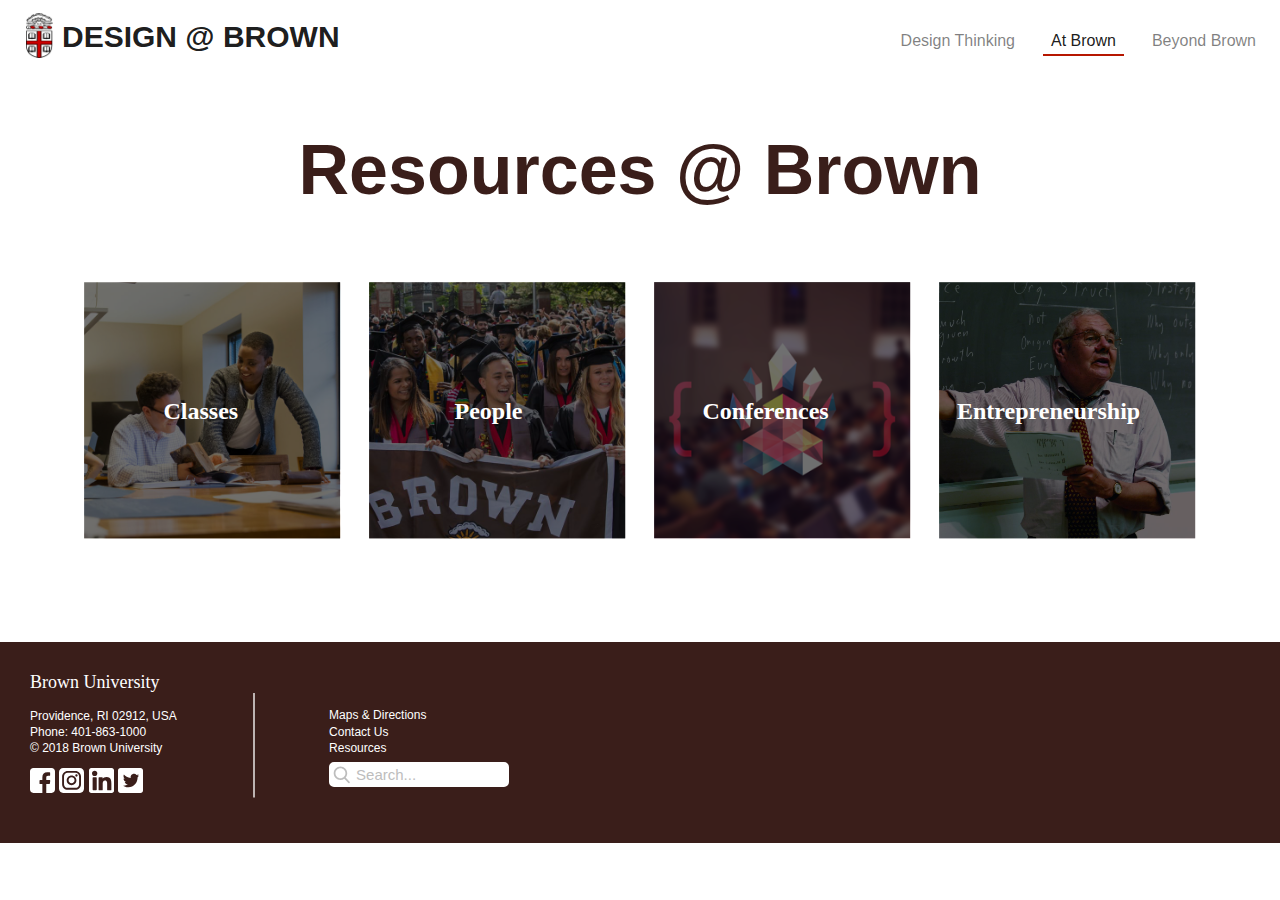
==== commit c3588216: "website name change" ====
--- a/atbrown.html
+++ b/atbrown.html
@@ -4,7 +4,7 @@
         <meta charset="utf-8"/>
         <meta name="viewport" content="width=device-width, initial-scale=1, shrink-to-fit=no">
 		
-		<title>Design x Health</title>
+		<title>Design @ Brown</title>
         
         <!-- CSS-->
         <link rel="stylesheet" href="https://maxcdn.bootstrapcdn.com/bootstrap/4.0.0/css/bootstrap.min.css" integrity="sha384-Gn5384xqQ1aoWXA+058RXPxPg6fy4IWvTNh0E263XmFcJlSAwiGgFAW/dAiS6JXm" crossorigin="anonymous">
@@ -18,7 +18,7 @@
             </button>
             <a class="navbar-brand" href="index.html">
                 <img id="brownlogo" src="images/brownlogo.png" alt="Brown Logo PNG"/>
-                <h1 id="title">Design x Health</h1>
+                <h1 id="title">Design @ Brown</h1>
             </a>
 
             <div class="navbar-collapse collapse w-100 order-3 dual-collapse2" id="toToggle">
--- a/style.css
+++ b/style.css
@@ -289,7 +289,7 @@
 	padding: 0;
 }
 
-#classes, #people, #conferences, #entrepreneurship:hover {
+#classes:hover, #people:hover, #conferences:hover, #entrepreneurship:hover {
     transform: scale(1.025);
 }
 
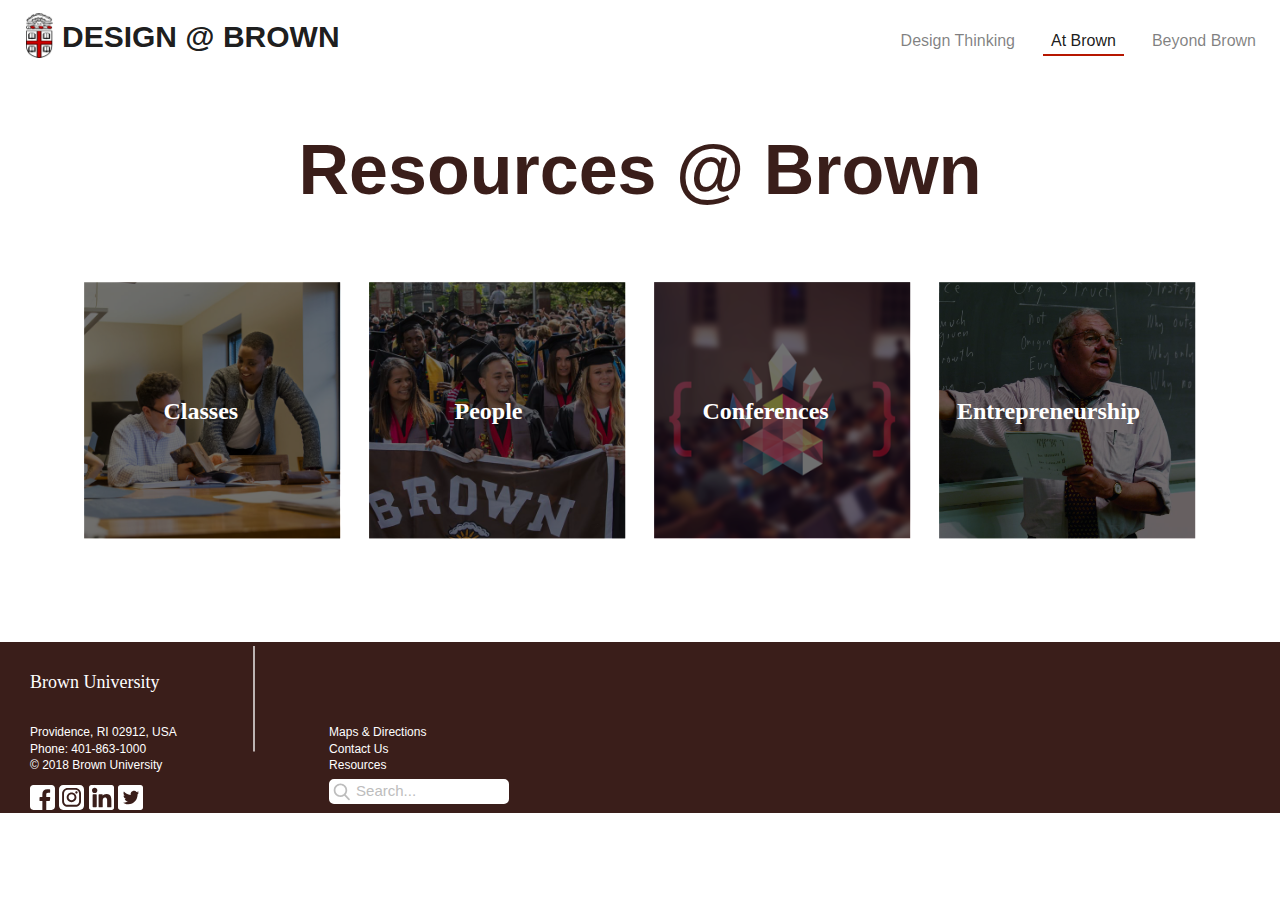
==== commit b5c82432: "graphics" ====
--- a/atbrown.html
+++ b/atbrown.html
@@ -8,6 +8,7 @@
         
         <!-- CSS-->
         <link rel="stylesheet" href="https://maxcdn.bootstrapcdn.com/bootstrap/4.0.0/css/bootstrap.min.css" integrity="sha384-Gn5384xqQ1aoWXA+058RXPxPg6fy4IWvTNh0E263XmFcJlSAwiGgFAW/dAiS6JXm" crossorigin="anonymous">
+        <link href="https://fonts.googleapis.com/css?family=Quicksand:300,400,500,700" rel="stylesheet">
 		<link rel="stylesheet" href="style.css"/>
     </head>
     <body>
@@ -65,33 +66,35 @@
                     <h2>Fall Semester</h2>
                     
                     <div>
-                        <p><span class="circle">1</span><strong>CLPS1250 Human Factors</strong><span class="triangle leftfacing"></span></p>
-                        <div class="dropdown">
-                            <p class="description">The application of knowledge of human characteristics to the design of equipment, facilities, and environments for human use. Research on attention, perception, learning, and decision making will be applied to problems in various areas including: aviation, highway safety, industrial safety, consumer products, human-computer interaction, and aging.</p>
-                        </div>
-                    </div>
-                    <hr>
-                    <div>
-                        <p><span class="circle">2</span><strong>CSCI0130/1300 User Interface User Experience</strong><span class="triangle leftfacing"></span></p>
-                        <div class="dropdown">
-                            <p class="description">Topics include understanding when to use different interfaces, modeling and representing user interaction, principles of user experience design, eliciting requirements and feedback from users, methods for designing and prototyping interfaces, and user interface evaluation. Students interested in learning the process behind building a user interface and gaining hands-on experience designing a user interface should take this course. Programming experience is unnecessary. There will be assignments, readings, and design labs. CSCI 0130 is the same lecture, labs, and readings as CSCI 1300 but half of the assignments will be different.</p>
+                        <p class="classtitle"><span class="circle">1</span><strong>CLPS1250 Human Factors</strong><span class="triangle leftfacing"></span></p>
+                        <div class="dropdown">
+                            <p class="classdescription">The application of knowledge of human characteristics to the design of equipment, facilities, and environments for human use. Research on attention, perception, learning, and decision making will be applied to problems in various areas including: aviation, highway safety, industrial safety, consumer products, human-computer interaction, and aging.</p>
+                        </div>
+                    </div>
+                    <hr>
+                    <div>
+                        <p class="classtitle"><span class="circle">2</span><strong>CSCI0130/1300 User Interface User Experience</strong><span class="triangle leftfacing"></span></p>
+                        <div class="dropdown">
+                            <p class="classdescription">Topics include understanding when to use different interfaces, modeling and representing user interaction, principles of user experience design, eliciting requirements and feedback from users, methods for designing and prototyping interfaces, and user interface evaluation. Students interested in learning the process behind building a user interface and gaining hands-on experience designing a user interface should take this course. Programming experience is unnecessary. There will be assignments, readings, and design labs. CSCI 0130 is the same lecture, labs, and readings as CSCI 1300 but half of the assignments will be different.</p>
 
                             <p class="classdetails"><b>Typical Hours Per Week:</b> 5.0 &nbsp;&nbsp; <b>Course:</b> 1.58 &nbsp;&nbsp;<b>Prof:</b> 1.02 </p>
                         </div>
                     </div>
                     <hr>
                     <div>
-                        <p><span class="circle">3</span><strong>CSCI1950N 2D Game Engines</strong><span class="triangle leftfacing"></span></p>
-                        <div class="dropdown">
-                            <p class="description">2D Game Engines covers core techniques used in the development of the software that drives computer games and other interactive software. Projects involve building different varieties of 2D game engines as well as games that require use of the features implemented in the engines. Topics include high-level engine design, vector and raster graphics, animation, collision detection, physics, content management, and game AI. Prerequisite: CSCI 0160, 0180, or 0190.</p>
-                        </div>
-                    </div>
-                    <hr>
-                    <div>
-                        <p><span class="circle">4</span><strong>CSCI1951C Designing Humanity Centered Robots</strong><span class="triangle leftfacing"></span></p>
-                        <div class="dropdown">
-                            <p class="description">Offered by Brown’s Computer Science department under the auspices of the Humanity Centered Robotics Initiative. It is focused on the iterative design process and how it can be used to develop robots for solving tasks that help people. It will expose students to a suite of fabrication and prototyping technologies sufficient for creating a functioning robotic system. 
-
+                        <p class="classtitle"><span class="circle">3</span><strong>CSCI1950N 2D Game Engines</strong><span class="triangle leftfacing"></span></p>
+                        <div class="dropdown">
+                            <p class="classdescription">2D Game Engines covers core techniques used in the development of the software that drives computer games and other interactive software. Projects involve building different varieties of 2D game engines as well as games that require use of the features implemented in the engines. Topics include high-level engine design, vector and raster graphics, animation, collision detection, physics, content management, and game AI. Prerequisite: CSCI 0160, 0180, or 0190.</p>
+                        </div>
+                    </div>
+                    <hr>
+                    <div>
+                        <p class="classtitle"><span class="circle">4</span><strong>CSCI1951C Designing Humanity Centered Robots</strong><span class="triangle leftfacing"></span></p>
+                        <div class="dropdown">
+                            <p class="classdescription">Offered by Brown’s Computer Science department under the auspices of the Humanity Centered Robotics Initiative. It is focused on the iterative design process and how it can be used to develop robots for solving tasks that help people. It will expose students to a suite of fabrication and prototyping technologies sufficient for creating a functioning robotic system. 
+
+                            <br><br>Students will gain the background necessary to perform research in HCI and the skills to conduct human-centric research. There will be little content about user interfaces, but students will find some topics in CSCI 1300 relevant. Students should have taken CSCI 1300 or make a case for their interest.</p>
+                            <br><br>Students will gain the background necessary to perform research in HCI and the skills to conduct human-centric research. There will be little content about user interfaces, but students will find some topics in CSCI 1300 relevant. Students should have taken CSCI 1300 or make a case for their interest.</p>
                             The course has two tracks, one intended for CS concentrators, and one intended for non-concentrators with previous design experience. The non-concentrator track cannot be used toward fulfilling a Computer Science concentration requirement.</p>
 
                             <p class="classdetails"><b>Typical Hours Per Week:</b> 5.0 &nbsp;&nbsp; <b>Course:</b> 2.56 &nbsp;&nbsp;<b>Prof:</b> 1.66 </p>
@@ -99,16 +102,16 @@
                     </div>
                     <hr>
                     <div>
-                        <p><span class="circle">5</span><strong>CSCI1410 Artificial Intelligence</strong><span class="triangle leftfacing"></span></p>
-                        <div class="dropdown">
-                            <p class="description">Practical approaches to designing intelligent systems. Topics include search and optimization, uncertainty, learning, and decision making. Application areas include natural language processing, machine vision, machine learning, and robotics. Prerequisites: CSCI 0160, CSCI 0180 or CSCI 0190; and either CSCI 0220 or one of CSCI 0450 or CSCI 1450.</p>
-                        </div>
-                    </div>
-                    <hr>
-                    <div>
-                        <p><span class="circle">6</span><strong>CSCI1370 Virtual Reality Design for Science</strong><span class="triangle leftfacing"></span></p>
-                        <div class="dropdown">
-                            <p class="description">This course explores the visual and human-computer interaction design process for scientific applications in immersive virtual reality. It is cross listed at Brown (as CSCI1370) and RISD (as ILLUS3340) and is co-taught by David Laidlaw from Brown Computer Science, Fritz Drury from RISD Illustration, as well as Stephen Gatesy and Morgan Turner from Ecology and Evolutionary Biology. Johannes Novotny is the TA.
+                        <p class="classtitle"><span class="circle">5</span><strong>CSCI1410 Artificial Intelligence</strong><span class="triangle leftfacing"></span></p>
+                        <div class="dropdown">
+                            <p class="classdescription">Practical approaches to designing intelligent systems. Topics include search and optimization, uncertainty, learning, and decision making. Application areas include natural language processing, machine vision, machine learning, and robotics. Prerequisites: CSCI 0160, CSCI 0180 or CSCI 0190; and either CSCI 0220 or one of CSCI 0450 or CSCI 1450.</p>
+                        </div>
+                    </div>
+                    <hr>
+                    <div>
+                        <p class="classtitle"><span class="circle">6</span><strong>CSCI1370 Virtual Reality Design for Science</strong><span class="triangle leftfacing"></span></p>
+                        <div class="dropdown">
+                            <p class="classdescription">This course explores the visual and human-computer interaction design process for scientific applications in immersive virtual reality. It is cross listed at Brown (as CSCI1370) and RISD (as ILLUS3340) and is co-taught by David Laidlaw from Brown Computer Science, Fritz Drury from RISD Illustration, as well as Stephen Gatesy and Morgan Turner from Ecology and Evolutionary Biology. Johannes Novotny is the TA.
 
                             <br><br>Computer science students learn how to work effectively with each other as well as with artists and designers in creating applications targeting Brown's Caves. A Cave is an immersive virtual reality space whose floor and walls are covered with displays, which we will use to create interactive 3D virtual environments. There are currently two Caves on campus that are managed by the Brown Center for Computation and Visualization (CCV): the YURT, a curved display system with 360-degree field of view located at 180 George St., and it's predecessor an 8'x8'x8' cube display system located at Studio 4 of the Granoff Center.
 
@@ -117,25 +120,25 @@
                     </div>
                     <hr>   
                     <div>
-                        <p><span class="circle">7</span><strong>ENGN1930M Industrial Design</strong><span class="triangle leftfacing"></span></p>
-                        <div class="dropdown">
-                            <p class="description">Brown engineering and RISD industrial design faculty lead product development teams through a design cycle. Engineers explore industrial design, designers gain some insight into engineering, and both groups can apply their skills to challenging problems. Frequent presentations, field trips, critiques, and labs. Preference given to seniors. Prerequisites: completion of engineering core. Enrollment limited to 15 students.</p>
+                        <p class="classtitle"><span class="circle">7</span><strong>ENGN1930M Industrial Design</strong><span class="triangle leftfacing"></span></p>
+                        <div class="dropdown">
+                            <p class="classdescription">Brown engineering and RISD industrial design faculty lead product development teams through a design cycle. Engineers explore industrial design, designers gain some insight into engineering, and both groups can apply their skills to challenging problems. Frequent presentations, field trips, critiques, and labs. Preference given to seniors. Prerequisites: completion of engineering core. Enrollment limited to 15 students.</p>
 
                             <p class="classdetails"><b>Typical Hours Per Week:</b> 10.1 &nbsp;&nbsp; <b>Course:</b> 2.72 &nbsp;&nbsp;<b>Prof:</b> 1.57 </p>
                         </div>
                     </div>
                     <hr>
                     <div>
-                        <p><span class="circle">8</span><strong>Design + Health</strong><span class="triangle leftfacing"></span></p>
-                        <div class="dropdown">
-                            <p class="description">Design+Health is a student-led collaboration between the Warren Alpert Medical School of Brown University and the Rhode Island School of Design. We leverage design thinking to tackle the complex challenges facing the world of medicine. As an incubator for innovative ideas, Design+Health encourages students across all disciplines to develop and implement design solutions that address clinical and public health concerns. By supporting student and faculty research initiatives, we seek to couple design solutions with rigorous scientific investigations in order to demonstrate measurable outcomes and facilitate applications in healthcare. Through our combined course, we aim to foster an interdisciplinary culture that embraces the relationship between design and health and to empower students to serve as advocates for improved health outcomes via design.</p>
-                        </div>
-                    </div>
-                    <hr>
-                    <div>
-                        <p><span class="circle">9</span><strong>PHP2300 Research Methods in Behavioral Science</strong><span class="triangle leftfacing"></span></p>
-                        <div class="dropdown">
-                            <p class="description">This course provides students with fundamental principles of behavioral and social research methodology for understanding the determinants of public health problems, and for executing and testing public health interventions. We will focus on experimental methods, observational studies, and qualitative approaches. We will develop skills in understanding and interpreting data--both quantitative and qualitative. Throughout the course we will emphasize ethical, cultural, and professional issues for designing public health interventions. Prior coursework in research methodology and quantitative methods is recommended but not required.</p>
+                        <p class="classtitle"><span class="circle">8</span><strong>Design + Health</strong><span class="triangle leftfacing"></span></p>
+                        <div class="dropdown">
+                            <p class="classdescription">Design+Health is a student-led collaboration between the Warren Alpert Medical School of Brown University and the Rhode Island School of Design. We leverage design thinking to tackle the complex challenges facing the world of medicine. As an incubator for innovative ideas, Design+Health encourages students across all disciplines to develop and implement design solutions that address clinical and public health concerns. By supporting student and faculty research initiatives, we seek to couple design solutions with rigorous scientific investigations in order to demonstrate measurable outcomes and facilitate applications in healthcare. Through our combined course, we aim to foster an interdisciplinary culture that embraces the relationship between design and health and to empower students to serve as advocates for improved health outcomes via design.</p>
+                        </div>
+                    </div>
+                    <hr>
+                    <div>
+                        <p class="classtitle"><span class="circle">9</span><strong>PHP2300 Research Methods in Behavioral Science</strong><span class="triangle leftfacing"></span></p>
+                        <div class="dropdown">
+                            <p class="classdescription">This course provides students with fundamental principles of behavioral and social research methodology for understanding the determinants of public health problems, and for executing and testing public health interventions. We will focus on experimental methods, observational studies, and qualitative approaches. We will develop skills in understanding and interpreting data--both quantitative and qualitative. Throughout the course we will emphasize ethical, cultural, and professional issues for designing public health interventions. Prior coursework in research methodology and quantitative methods is recommended but not required.</p>
                         </div>
                     </div>
                     <hr>
@@ -143,46 +146,46 @@
                     <h2>Spring Semester</h2>
                     
                     <div>
-                        <p><span class="circle">1</span><strong>CSCI1320 Creating Modern Web Applications</strong><span class="triangle leftfacing"></span></p>
-                        <div class="dropdown">
-                            <p class="description">This course covers all aspects of web application development, including the initial concept, user-centric design, development methodologies, front and back end development, databases, security, testing, load testing, accessibility, and deployment. There will be a substantial team project. The course is designed for students with a programming background (equiv CSCI 0320/CSCI 0330) who want to learn how to build web applications, and for students with a background in web design, including HTML and Javascript, who are interested in learning how to extend design techniques to incorporate the technologies needed in modern web applications. Project teams will consist of students with both backgrounds.</p>
+                        <p class="classtitle"><span class="circle">1</span><strong>CSCI1320 Creating Modern Web Applications</strong><span class="triangle leftfacing"></span></p>
+                        <div class="dropdown">
+                            <p class="classdescription">This course covers all aspects of web application development, including the initial concept, user-centric design, development methodologies, front and back end development, databases, security, testing, load testing, accessibility, and deployment. There will be a substantial team project. The course is designed for students with a programming background (equiv CSCI 0320/CSCI 0330) who want to learn how to build web applications, and for students with a background in web design, including HTML and Javascript, who are interested in learning how to extend design techniques to incorporate the technologies needed in modern web applications. Project teams will consist of students with both backgrounds.</p>
 
                             <p class="classdetails"><b>Typical Hours Per Week:</b> 6.7 &nbsp;&nbsp; <b>Course:</b> 2.32 &nbsp;&nbsp;<b>Prof:</b> 2.33 </p>
                         </div>
                     </div>
                     <hr>
                     <div>
-                        <p><span class="circle">2</span><strong>CSCI1410 Artificial Intelligence</strong><span class="triangle leftfacing"></span></p>
-                        <div class="dropdown">
-                            <p class="description">Covers methods for conducting research in human-computer interaction (HCI). Topics will be pursued through independent reading, assignments, and class discussion. Comprises four assignments that apply to HCI research methods and push the envelope, which are designed to be meaningful and have the potential to be widely visible or to be published. 
+                        <p class="classtitle"><span class="circle">2</span><strong>CSCI1410 Artificial Intelligence</strong><span class="triangle leftfacing"></span></p>
+                        <div class="dropdown">
+                            <p class="classdescription">Covers methods for conducting research in human-computer interaction (HCI). Topics will be pursued through independent reading, assignments, and class discussion. Comprises four assignments that apply to HCI research methods and push the envelope, which are designed to be meaningful and have the potential to be widely visible or to be published. 
                             <br><br>Students will gain the background necessary to perform research in HCI and the skills to conduct human-centric research. There will be little content about user interfaces, but students will find some topics in CSCI 1300 relevant. Students should have taken CSCI 1300 or make a case for their interest.</p>
                         </div>
                     </div>
                     <hr>
                     <div>
-                        <p><span class="circle">3</span><strong>CSCI1950U Topics in 3D Game Engine Development</strong><span class="triangle leftfacing"></span></p>
-                        <div class="dropdown">
-                            <p class="description">Covers core techniques in 3D game development with an emphasis on engine architecture. Students independently develop their own engines using C++, OpenGL, and the Qt framework, then work in groups to create a polished game. Topics include: spatial subdivision, player representation, collision detection and response, game networking, GPUs, and OpenGL. Prerequisites: CSCI 1230 and one of CSCI 0320 or CSCI 1950N. Enrollment limited to 25.</p>
-                        </div>
-                    </div>
-                    <hr>
-                    <div>
-                        <p><span class="circle">4</span><strong>ENGN930C DesignStudio</strong><span class="triangle leftfacing"></span></p>
-                        <div class="dropdown">
-                            <p class="description">DESIGNSTUDIO is a course open to students interested in learning through making. Working in a studio environment, we will iteratively design, build, and test projects, as we imaginatively frame design problems, and develop novel strategies for addressing those problems. We will explore design thinking, creative collaboration, exploratory play, ideation, iteration, woodworking, prototyping, CNC milling and laser cutting – in addition to other strategies that enhance our creative processes - as we establish a technical and conceptual foundation for the design and fabrication of objects and experiences. Enrollment limited to 16. Instructor permission required.</p>
-                        </div>
-                    </div>
-                    <hr>
-                    <div>
-                        <p><span class="circle">5</span><strong>ENGN0120A/B Crossing the Consumer Chasm by Design / Engineering Design</strong><span class="triangle leftfacing"></span></p>
-                        <div class="dropdown">
-                            <p class="description">Technologies have shaped human life since tools were sticks and flints to today's hydrocarbon powered, silicon managed era. Some spread throughout society; bread, cell phones, airlines, but most never do; personal jet packs, Apple Newton, freeze dried ice cream. 
-
-                            Space Tourism, the Segway, electric cars: Can we predict which ones will cross the chasm to broad application? Can we help them to by combining design, engineering, marketing, communications, education, art, and business strategies?
-
-                            Student teams identify potential new products, conceptualize, package, and define their business mode. By plotting their course across the chasm, we confront the cross-disciplinary barriers to realizing benefits from technology. 
-
-                            Enrollment limited to 18 first year students. Instructor permission required. FYS WRIT
+                        <p class="classtitle"><span class="circle">3</span><strong>CSCI1950U Topics in 3D Game Engine Development</strong><span class="triangle leftfacing"></span></p>
+                        <div class="dropdown">
+                            <p class="classdescription">Covers core techniques in 3D game development with an emphasis on engine architecture. Students independently develop their own engines using C++, OpenGL, and the Qt framework, then work in groups to create a polished game. Topics include: spatial subdivision, player representation, collision detection and response, game networking, GPUs, and OpenGL. Prerequisites: CSCI 1230 and one of CSCI 0320 or CSCI 1950N. Enrollment limited to 25.</p>
+                        </div>
+                    </div>
+                    <hr>
+                    <div>
+                        <p class="classtitle"><span class="circle">4</span><strong>ENGN930C DesignStudio</strong><span class="triangle leftfacing"></span></p>
+                        <div class="dropdown">
+                            <p class="classdescription">DESIGNSTUDIO is a course open to students interested in learning through making. Working in a studio environment, we will iteratively design, build, and test projects, as we imaginatively frame design problems, and develop novel strategies for addressing those problems. We will explore design thinking, creative collaboration, exploratory play, ideation, iteration, woodworking, prototyping, CNC milling and laser cutting – in addition to other strategies that enhance our creative processes - as we establish a technical and conceptual foundation for the design and fabrication of objects and experiences. Enrollment limited to 16. Instructor permission required.</p>
+                        </div>
+                    </div>
+                    <hr>
+                    <div>
+                        <p class="classtitle"><span class="circle">5</span><strong>ENGN0120A/B Crossing the Consumer Chasm by Design / Engineering Design</strong><span class="triangle leftfacing"></span></p>
+                        <div class="dropdown">
+                            <p class="classdescription">Technologies have shaped human life since tools were sticks and flints to today's hydrocarbon powered, silicon managed era. Some spread throughout society; bread, cell phones, airlines, but most never do; personal jet packs, Apple Newton, freeze dried ice cream. 
+
+                            <br><br>Space Tourism, the Segway, electric cars: Can we predict which ones will cross the chasm to broad application? Can we help them to by combining design, engineering, marketing, communications, education, art, and business strategies?
+
+                            <br><br>Student teams identify potential new products, conceptualize, package, and define their business mode. By plotting their course across the chasm, we confront the cross-disciplinary barriers to realizing benefits from technology. 
+
+                            <br><br>Enrollment limited to 18 first year students. Instructor permission required. FYS WRIT
                             </p>
 
                             <p class="classdetails"><b>Typical Hours Per Week:</b> 1.8 &nbsp;&nbsp; <b>Course:</b> 2.02 &nbsp;&nbsp;<b>Prof:</b> 1.77 </p>
@@ -190,43 +193,43 @@
                     </div>
                     <hr>
                     <div>
-                        <p><span class="circle">6</span><strong>HIAA0001 Architectural Design</strong><span class="triangle leftfacing"></span></p>
-                        <div class="dropdown">
-                            <p class="description">Design principles presented in the first semester are further developed through a series of projects involving actual sites with their concomitant physical and historic-cultural conditions. Issues of context, methodology, program and construction are explored for their possible interrelated meanings and influences on the making of architectural form. </p>
+                        <p class="classtitle"><span class="circle">6</span><strong>HIAA0001 Architectural Design</strong><span class="triangle leftfacing"></span></p>
+                        <div class="dropdown">
+                            <p class="classdescription">Design principles presented in the first semester are further developed through a series of projects involving actual sites with their concomitant physical and historic-cultural conditions. Issues of context, methodology, program and construction are explored for their possible interrelated meanings and influences on the making of architectural form. </p>
                         </div>
                     </div>
                     <hr>
                     
                     <h2>Fall and Spring Semesters</h2>
                     <div>
-                        <p><span class="circle">1</span><strong>CLPS1900 Research Methods and Design</strong><span class="triangle leftfacing"></span></p>
-                        <div class="dropdown">
-                            <p class="description">This course is designed to provide CLPS concentrators (psychology/cognitive science/cognitive neuroscience) with a variety of tools needed to conduct research: sources of data, standard designs (e.g., factorial experimental, correlational, longitudinal), research ethics, and best practices of literature review (e.g., meta-analysis). The course will include lectures, laboratory exercises, data collection, statistical analysis, and presentation of findings in written and oral reports.</p>
+                        <p class="classtitle"><span class="circle">1</span><strong>CLPS1900 Research Methods and Design</strong><span class="triangle leftfacing"></span></p>
+                        <div class="dropdown">
+                            <p class="classdescription">This course is designed to provide CLPS concentrators (psychology/cognitive science/cognitive neuroscience) with a variety of tools needed to conduct research: sources of data, standard designs (e.g., factorial experimental, correlational, longitudinal), research ethics, and best practices of literature review (e.g., meta-analysis). The course will include lectures, laboratory exercises, data collection, statistical analysis, and presentation of findings in written and oral reports.</p>
 
                             <p class="classdetails"><b>Typical Hours Per Week:</b> 2.4 &nbsp;&nbsp; <b>Course:</b> 1.83 &nbsp;&nbsp;<b>Prof:</b> 1.83 </p>
                         </div>
                     </div>
                     <hr>
                     <div>
-                        <p><span class="circle">2</span><strong>ENGN1001 Projects in Engineering Design</strong><span class="triangle leftfacing"></span></p>
-                        <div class="dropdown">
-                            <p class="description">Fall semester projects in design for concentrators in electrical, materials, and mechanical engineering. Students work in teams on projects that are defined through discussions with the instructor. An assembled product or detailed design description is the goal of the semester's effort. Students may elect to combine ENGN 1000 with ENGN 1001 to work on a year-long project with permission of the instructor. Students electing to pursue this option must take ENGN 1000 and ENGN 1001 in the same academic year, and must submit a project proposal no later than October 1. Instructor permission required.</p>
+                        <p class="classtitle"><span class="circle">2</span><strong>ENGN1001 Projects in Engineering Design</strong><span class="triangle leftfacing"></span></p>
+                        <div class="dropdown">
+                            <p class="classdescription">Fall semester projects in design for concentrators in electrical, materials, and mechanical engineering. Students work in teams on projects that are defined through discussions with the instructor. An assembled product or detailed design description is the goal of the semester's effort. Students may elect to combine ENGN 1000 with ENGN 1001 to work on a year-long project with permission of the instructor. Students electing to pursue this option must take ENGN 1000 and ENGN 1001 in the same academic year, and must submit a project proposal no later than October 1. Instructor permission required.</p>
 
                             <p class="classdetails"><b>Typical Hours Per Week:</b> 13.8 &nbsp;&nbsp; <b>Course:</b> 1.35 &nbsp;&nbsp;<b>Prof:</b> 1.22 </p>
                         </div>
                     </div>
                     <hr>
                     <div>
-                        <p><span class="circle">3</span><strong>ENGN1010 The Entrepreneurial Process</strong><span class="triangle leftfacing"></span></p>
-                        <div class="dropdown">
-                            <p class="description">Entrepreneurship is innovation in practice: transforming ideas into opportunities, and, through a deliberate process, opportunities into commercial realities. These entrepreneurial activities can take place in two contexts: the creation of new organizations; and within existing organizations. This course will present an entrepreneurial framework for these entrepreneurial processes, supported by case studies that illustrate essential elements. Successful entrepreneurs and expert practitioners will be introduced who will highlight practical approaches to entrepreneurial success.</p>
-                        </div>
-                    </div>
-                    <hr>
-                    <div>
-                        <p><span class="circle">4</span><strong>ENGN0931L Biomedical Engineering Design and Innovation</strong><span class="triangle leftfacing"></span></p>
-                        <div class="dropdown">
-                            <p class="description">This course is an incubator for innovative ideas in biomedical design. Students across all disciplines are invited to collaborate with biomedical engineers to enhance the development of design solutions that address clinical and public health concerns. Student teams formed in the previous semester will continue develop a design project based on an unmet clinical need with a clinical advisor, gaining hands-on process experience and generating innovative solutions.</p>
+                        <p class="classtitle"><span class="circle">3</span><strong>ENGN1010 The Entrepreneurial Process</strong><span class="triangle leftfacing"></span></p>
+                        <div class="dropdown">
+                            <p class="classdescription">Entrepreneurship is innovation in practice: transforming ideas into opportunities, and, through a deliberate process, opportunities into commercial realities. These entrepreneurial activities can take place in two contexts: the creation of new organizations; and within existing organizations. This course will present an entrepreneurial framework for these entrepreneurial processes, supported by case studies that illustrate essential elements. Successful entrepreneurs and expert practitioners will be introduced who will highlight practical approaches to entrepreneurial success.</p>
+                        </div>
+                    </div>
+                    <hr>
+                    <div>
+                        <p class="classtitle"><span class="circle">4</span><strong>ENGN0931L Biomedical Engineering Design and Innovation</strong><span class="triangle leftfacing"></span></p>
+                        <div class="dropdown">
+                            <p class="classdescription">This course is an incubator for innovative ideas in biomedical design. Students across all disciplines are invited to collaborate with biomedical engineers to enhance the development of design solutions that address clinical and public health concerns. Student teams formed in the previous semester will continue develop a design project based on an unmet clinical need with a clinical advisor, gaining hands-on process experience and generating innovative solutions.</p>
                         </div>
                     </div>
                     <hr>
@@ -243,14 +246,14 @@
                     <h2>Engineering</h2>
                     <div class="peopleimgs">
                         <div class="row">
-                            <div class="col"><a href="https://www.researchgate.net/profile/Celinda_Kofron"><img src="images/kofron.jpg" alt="Celinda Kofron" target="_blank"></a><h5>Celinda Kofron</h5><h6>Lecturer of Engineering, Associate Director of the Center for Biomedical Engineering</h6></div>
-                            <div class="col"><a href="https://vivo.brown.edu/display/jcrisco"><img src="images/josephcrisco.jpg" alt="Joseph Crisco" target="_blank"></a><h5>Joseph Crisco</h5><h6>Henry F. Lippitt Professor of Orthopedics</h6></div>
-                            <div class="col"><a href="http://gonsherdesign.com/about.php"><img src="images/iangonsher.jpg" alt="Ian Gonsher" target="_blank"></a><h5>Ian Gonsher</h5><h6>Assistant Professor of Practice in the School of Engineering and Department of Computer Science</h6></div>
-                            <div class="col"><a href="https://vivo.brown.edu/display/cbull#"><img src="images/chrisbull.jpg" alt="Chris Bull" target="_blank"></a><h5>Chris Bull</h5><h6>Senior Lecturer in Engineering</h6></div>
+                            <div class="col"><a href="https://www.researchgate.net/profile/Celinda_Kofron" target="_blank"><img src="images/kofron.jpg" alt="Celinda Kofron" target="_blank"></a><h5>Celinda Kofron</h5><h6>Lecturer of Engineering, Associate Director of the Center for Biomedical Engineering</h6></div>
+                            <div class="col"><a href="https://vivo.brown.edu/display/jcrisco" target="_blank"><img src="images/josephcrisco.jpg" alt="Joseph Crisco" target="_blank"></a><h5>Joseph Crisco</h5><h6>Henry F. Lippitt Professor of Orthopedics</h6></div>
+                            <div class="col"><a href="http://gonsherdesign.com/about.php" target="_blank"><img src="images/iangonsher.jpg" alt="Ian Gonsher" target="_blank"></a><h5>Ian Gonsher</h5><h6>Assistant Professor of Practice in the School of Engineering and Department of Computer Science</h6></div>
+                            <div class="col"><a href="https://vivo.brown.edu/display/cbull#" target="_blank"><img src="images/chrisbull.jpg" alt="Chris Bull" target="_blank"></a><h5>Chris Bull</h5><h6>Senior Lecturer in Engineering</h6></div>
                         </div>
                         <div class="row">
-                            <div class="col"><a href="https://www.tripathi.engin.brown.edu/"><img src="images/tripathi.png" alt="Anubhav Tripathi" target="_blank"></a><h5>Anubhav Tripathi</h5><h6>Professor of Engineering & of Professor of Molecular Pharmacology, Physiology and Biotechnology</h6></div>
-                            <div class="col"><a href="https://www.linkedin.com/in/jennet-toyjanova-31b95877/"><img src="images/jennet.png" alt="Jennet Toyjanova" target="_blank"></a><h5>Jenent Toyjanova '14</h5><h6>Mechanics of Solids PhD, R&D Engineer at Ximedica</h6></div>
+                            <div class="col"><a href="https://www.tripathi.engin.brown.edu/" target="_blank"><img src="images/tripathi.png" alt="Anubhav Tripathi" target="_blank"></a><h5>Anubhav Tripathi</h5><h6>Professor of Engineering & of Professor of Molecular Pharmacology, Physiology and Biotechnology</h6></div>
+                            <div class="col"><a href="https://www.linkedin.com/in/jennet-toyjanova-31b95877/" target="_blank"><img src="images/jennet.png" alt="Jennet Toyjanova" target="_blank"></a><h5>Jenent Toyjanova '14</h5><h6>Mechanics of Solids PhD, R&D Engineer at Ximedica</h6></div>
                             <div class="col"></div>
                             <div class="col"></div>
                         </div>
@@ -287,43 +290,43 @@
                 <div class="modalbody">
                     <h2><a href="http://innovateonthehill.com/" target="_blank">Innovate on the Hill</a></h2>
                     <div>
-                        <p style="width: 700px;">A collection of resources, events, programs, and opportunities for aspiring entrepreneurs and changemakers at Brown and RISD. The resources on this page are organized by ideation, prototyping, testing, funding, and launching.</p>
+                        <p class="description" style="width: 700px;">A collection of resources, events, programs, and opportunities for aspiring entrepreneurs and changemakers at Brown and RISD. The resources on this page are organized by ideation, prototyping, testing, funding, and launching.</p>
                     </div>
                     
                     <h2><a href="http://brownentrepreneurship.com/" target="_blank">Brown EP</a></h2>
                     <div>
-                        <p style="width: 700px;">The Brown Entrepreneurship Program (Brown EP) is the main student entrepreneurship initiative at Brown University. Our mission is to ignite the entrepreneurial spirit of the students on College Hill. Founded in 1998, Brown EP has facilitated a wide array of activities on campus for nearly two decades to bring together like-minded individuals, instill the Brown community with a self-starter mentality, and introduce entrepreneurship as a potential career path. True to Brown's distinctive approach to learning and life, our student-run and university-backed events and programs inspire, educate, and empower the next generation of constructively irreverent leaders. We are powered by the Jonathan M. Nelson Center for Entrepreneurship.</p>
+                        <p class="description" style="width: 700px;">The Brown Entrepreneurship Program (Brown EP) is the main student entrepreneurship initiative at Brown University. Our mission is to ignite the entrepreneurial spirit of the students on College Hill. Founded in 1998, Brown EP has facilitated a wide array of activities on campus for nearly two decades to bring together like-minded individuals, instill the Brown community with a self-starter mentality, and introduce entrepreneurship as a potential career path. True to Brown's distinctive approach to learning and life, our student-run and university-backed events and programs inspire, educate, and empower the next generation of constructively irreverent leaders. We are powered by the Jonathan M. Nelson Center for Entrepreneurship.</p>
                     </div>
                     
                     <h2><a href="https://www.brown.edu/academics/college/swearer/" target="_blank">Swearer Center</a></h2>
                     <div>
-                        <p style="width: 700px;">In 1986, Brown President Howard Swearer was at the forefront of a revolution in higher education when he founded one of the first public service centers in the nation, now named for him — the Swearer Center, formerly the Swearer Center for Public Service. President Swearer had the foresight to locate the new center within the Dean of the College’s office — at the heart of the undergraduate curriculum. He strongly believed, as President Christina Paxson does today, that public service and experiential learning are essential components of Brown’s educational mission.
+                        <p class="description" style="width: 700px;">In 1986, Brown President Howard Swearer was at the forefront of a revolution in higher education when he founded one of the first public service centers in the nation, now named for him — the Swearer Center, formerly the Swearer Center for Public Service. President Swearer had the foresight to locate the new center within the Dean of the College’s office — at the heart of the undergraduate curriculum. He strongly believed, as President Christina Paxson does today, that public service and experiential learning are essential components of Brown’s educational mission.
                         
-                        Today, the Howard R. Swearer Center works with more than 1,200 Brown students, through and with 100+ community partners -- more than half of which are in the Greater Providence area. In our 30-year history, we have developed and nurtured many deep — and deeply rewarding — relationships with individuals and organizations in Providence that continue to inspire us and our work. We connect students, faculty and community partners through community engagement, engaged scholarship and social innovation -- three key perspectives that are the foundations of our work.</p>
+                        <br><br>Today, the Howard R. Swearer Center works with more than 1,200 Brown students, through and with 100+ community partners -- more than half of which are in the Greater Providence area. In our 30-year history, we have developed and nurtured many deep — and deeply rewarding — relationships with individuals and organizations in Providence that continue to inspire us and our work. We connect students, faculty and community partners through community engagement, engaged scholarship and social innovation -- three key perspectives that are the foundations of our work.</p>
                     </div>
                     
                     <h2><a href="http://www.brownbsa.com/inspire-info/" target="_blank">Brown Student Agencies Inspire Week 2018</a></h2>
                     <div>
-                        <p style="width: 700px;">BSA Inspire is a social impact competition granting funds to winning projects, programs or initiatives that have a clear benefit for the Brown or greater Providence community. This year, BSA Inspire will be awarding $3,200 in total monetary prizes to winning projects or programs from student individuals or groups. Qualifying projects, programs or initiatives include but are not limited to community education programs, arts advancement, awareness and action campaigns, and other services or products clearly benefitting students and/or community members.</p>
+                        <p class="description" style="width: 700px;">BSA Inspire is a social impact competition granting funds to winning projects, programs or initiatives that have a clear benefit for the Brown or greater Providence community. This year, BSA Inspire will be awarding $3,200 in total monetary prizes to winning projects or programs from student individuals or groups. Qualifying projects, programs or initiatives include but are not limited to community education programs, arts advancement, awareness and action campaigns, and other services or products clearly benefitting students and/or community members.</p>
                     </div>
                     
                     <h2><a href="https://www.brown.edu/initiatives/summer-b-lab/home" target="_blank">Breakthrough Lab (B-Lab)</a></h2>
                     <div>
-                        <p style="width: 700px;">Brown University’s Breakthrough Lab (B-Lab) is an intensive 8-week accelerator program designed to support entrepreneurs developing high-impact ventures. B-Lab brings together critical resources throughout its program, designed to help teams strengthen, develop, and advance their ventures. 
+                        <p class="description" style="width: 700px;">Brown University’s Breakthrough Lab (B-Lab) is an intensive 8-week accelerator program designed to support entrepreneurs developing high-impact ventures. B-Lab brings together critical resources throughout its program, designed to help teams strengthen, develop, and advance their ventures. 
                         
-                        Best of all, the program is tailored to the unique needs of each team. Participants will have access to dedicated space, funding, and a roster of experienced mentors and entrepreneurs. The goal? To help them build the next great thing. For teams that require it, B-Lab will also provide access to lab facilities and relevant technical support.</p>
+                        <br><br>Best of all, the program is tailored to the unique needs of each team. Participants will have access to dedicated space, funding, and a roster of experienced mentors and entrepreneurs. The goal? To help them build the next great thing. For teams that require it, B-Lab will also provide access to lab facilities and relevant technical support.</p>
                     </div>
                     
                     <h2><a href="http://www.risdeship.com/" target="_blank">RISD E'SHIP</a></h2>
                     <div>
-                        <p style="width: 700px;">RISD E’SHIP is a design-driven entrepreneurship organization. As a network of student-leaders and faculty mentors, E’SHIP supports and guides students pursuing business ventures within art and design.</p>
+                        <p class="description" style="width: 700px;">RISD E’SHIP is a design-driven entrepreneurship organization. As a network of student-leaders and faculty mentors, E’SHIP supports and guides students pursuing business ventures within art and design.</p>
                     </div>
                     
                     <h2><a href="https://www.brown.edu/research/conducting-research-brown/commercializing-technology" target="_blank">Industry Engagement and Commercial Venturing (IECV)</a></h2>
                     <div>
-                        <p style="width: 700px;">The mission of IECV is to unleash the impact of Brown research by encouraging and facilitating the evolution of Brown's  discoveries and inventions into know-how, products and services with societal and economic value.  
-
-                        IECV supports this mission through its three programmatic pillars:  (1) Commercial Venturing:  we partner with Brown researchers to ascertain the market relevance of their discoveries, then forge the best strategy for transitioning from idea to impact and protecting intellectual property as appropriate in support of lab-to-market development plans;  (2) Industry Engagement:  we build strategic relationships with industry centered around research collaborations aimed at spawning innovations of commercial interest to our company partners - while also connecting the companies to Brown faculty and researchers, students, entrepreneurs, and executive education programs;  and (3) Translational Development:  we provide and manage translational development capabilities to help solidify proof of technical feasibility and of commercial relevance, both of which can de-risk an idea or discovery and turn it into more concrete product opportunities that are attractive to potential industry partners or startup creators. </p>
+                        <p class="description" style="width: 700px;">The mission of IECV is to unleash the impact of Brown research by encouraging and facilitating the evolution of Brown's  discoveries and inventions into know-how, products and services with societal and economic value.  
+
+                        <br><br>IECV supports this mission through its three programmatic pillars:  (1) Commercial Venturing:  we partner with Brown researchers to ascertain the market relevance of their discoveries, then forge the best strategy for transitioning from idea to impact and protecting intellectual property as appropriate in support of lab-to-market development plans;  (2) Industry Engagement:  we build strategic relationships with industry centered around research collaborations aimed at spawning innovations of commercial interest to our company partners - while also connecting the companies to Brown faculty and researchers, students, entrepreneurs, and executive education programs;  and (3) Translational Development:  we provide and manage translational development capabilities to help solidify proof of technical feasibility and of commercial relevance, both of which can de-risk an idea or discovery and turn it into more concrete product opportunities that are attractive to potential industry partners or startup creators. </p>
                     </div>
                 </div>
             </div>
@@ -337,28 +340,28 @@
                 <div class="modalbody">
                     <h2><a href="http://brownentrepreneurship.com/synapse" target="_blank">Synapse SF</a></h2>
                     <div>
-                        <p style="width: 700px;">An exciting opportunity for Brown and RISD's most exceptional engineers, designers, and aspiring entrepreneurs interning in the nation’s technological capital this summer.
+                        <p class="description" style="width: 700px;">An exciting opportunity for Brown and RISD's most exceptional engineers, designers, and aspiring entrepreneurs interning in the nation’s technological capital this summer.
                             
-                        Synapse is a summer program for 20 of Brown's and RISD's most exceptional engineers, designers, and aspiring entrepreneurs to visit an array of companies and build essential bridges with successful alumni entrepreneurs over the course of their summers. Synapse Fellows will return to College Hill with the perspective and network necessary to solve world-changing problems. 
-
-                        Brown EP coordinates 5-10 afterwork visits for Synapse Fellows to an array of SF companies, from small startups to established firms and influential VC's. Previous summers have included trips to KPCB, Apple, Dropbox, Neon Labs, and GoPro.</p>
+                        <br><br>Synapse is a summer program for 20 of Brown's and RISD's most exceptional engineers, designers, and aspiring entrepreneurs to visit an array of companies and build essential bridges with successful alumni entrepreneurs over the course of their summers. Synapse Fellows will return to College Hill with the perspective and network necessary to solve world-changing problems. 
+
+                        <br><br>Brown EP coordinates 5-10 afterwork visits for Synapse Fellows to an array of SF companies, from small startups to established firms and influential VC's. Previous summers have included trips to KPCB, Apple, Dropbox, Neon Labs, and GoPro.</p>
                     </div>
                     
                     <h2><a href="https://www.brown.edu/academics/college/swearer/initiatives/social-innovation-initiative/25" target="_blank">Social Innovation Initiative</a></h2>
                     <div>
-                        <p style="width: 700px;">Social innovation (SI) is the application of innovation and design thinking methodology to address community and social problems.  Social Innovation is grounded in a commitment to sustainable, just, and democratic systems that benefit marginalized groups and society. Successful social innovations demonstrate their impact, are financial sustainability, and appropriately scalable.  Social Innovation is a core perspective of the Swearer Center and as such contributes to all our programs and partnerships.</p>
+                        <p class="description" style="width: 700px;">Social innovation (SI) is the application of innovation and design thinking methodology to address community and social problems.  Social Innovation is grounded in a commitment to sustainable, just, and democratic systems that benefit marginalized groups and society. Successful social innovations demonstrate their impact, are financial sustainability, and appropriately scalable.  Social Innovation is a core perspective of the Swearer Center and as such contributes to all our programs and partnerships.</p>
                     </div>
                     
                     <h2><a href="http://betterworldxdesign.com/" target="_blank">Better World by Design</a></h2>
                     <div>
-                        <p style="width: 700px;">Better World by Design is a student-led initiative at Brown University and Rhode Island School of Design that celebrates interdisciplinary collaboration between designers, educators, innovators, and learners. We envision a world where design-thinking is accessible to everyone in order to catalyze positive change on a local and global scale.</p>
+                        <p class="description" style="width: 700px;">Better World by Design is a student-led initiative at Brown University and Rhode Island School of Design that celebrates interdisciplinary collaboration between designers, educators, innovators, and learners. We envision a world where design-thinking is accessible to everyone in order to catalyze positive change on a local and global scale.</p>
                     </div>
                     
                     <h2><a href="http://startupatbrown.org/" target="_blank">Startup@Brown</a></h2>
                     <div>
-                        <p style="width: 700px;">Startup@Brown is a day-long conference on Saturday, September 30 at Brown University that brings together innovative startups and talented students.
-
-                        Come to learn about startups and their stories. Leave with a new perspective and your next summer internship or full-time job.</p>
+                        <p class="description" style="width: 700px;">Startup@Brown is a day-long conference on Saturday, September 30 at Brown University that brings together innovative startups and talented students.
+
+                        <br><br>Come to learn about startups and their stories. Leave with a new perspective and your next summer internship or full-time job.</p>
                     </div>
                 </div>
             </div>
@@ -392,10 +395,17 @@
         </div>
         
         <script
-          src="https://code.jquery.com/jquery-3.3.1.min.js"
-          integrity="sha256-FgpCb/KJQlLNfOu91ta32o/NMZxltwRo8QtmkMRdAu8="
-          crossorigin="anonymous"></script>
-        <script src="https://maxcdn.bootstrapcdn.com/bootstrap/4.0.0/js/bootstrap.min.js" integrity="sha384-JZR6Spejh4U02d8jOt6vLEHfe/JQGiRRSQQxSfFWpi1MquVdAyjUar5+76PVCmYl" crossorigin="anonymous"></script>
-        <script src="script.js"></script>
+			src="https://code.jquery.com/jquery-3.3.1.min.js"
+			integrity="sha256-FgpCb/KJQlLNfOu91ta32o/NMZxltwRo8QtmkMRdAu8="
+			crossorigin="anonymous"></script>
+        <script
+			src="https://cdnjs.cloudflare.com/ajax/libs/popper.js/1.12.9/umd/popper.min.js" 
+			integrity="sha384-ApNbgh9B+Y1QKtv3Rn7W3mgPxhU9K/ScQsAP7hUibX39j7fakFPskvXusvfa0b4Q" 
+			crossorigin="anonymous"></script>
+        <script 
+			src="https://maxcdn.bootstrapcdn.com/bootstrap/4.0.0/js/bootstrap.min.js" 
+			integrity="sha384-JZR6Spejh4U02d8jOt6vLEHfe/JQGiRRSQQxSfFWpi1MquVdAyjUar5+76PVCmYl" 
+			crossorigin="anonymous"></script>
+		<script src="script.js"></script>
     </body>
 </html>--- a/style.css
+++ b/style.css
@@ -1,3 +1,7 @@
+body {
+    font-family: 'Gothic A1', sans-serif;
+}
+
 /*---------------HOME PAGE---------------*/
 /*-----NAVIGATION BAR-----*/
 #brownlogo {
@@ -55,6 +59,7 @@
     width: auto;
     margin: 0 auto;
     padding: 75px;
+	cursor: pointer;
 }
 
 #hero_panel h2 {
@@ -69,26 +74,28 @@
 }
 
 /*-----ABOUT SECTION-----*/
-#about {
+.about {
+    display: grid;
     background: #B61600;
     padding: 50px;
     height: 325px;
-}
-
-#about_img, #divider_line, #about p {
-    display: inline-block;
-    vertical-align: middle;
+    width: 100%;
+    margin: 0;
+    grid-template-columns: 200px 150px 1fr;
+    justify-items: center;
+    align-items: center;
+    line-height: 2.5;
+    font-size: 17px;
+    color: white;
 }
 
 .divider_line {
     padding-left: 70px;
     padding-right: 70px;
-}
-
-#about p {
-    width: 75%;
-    color: white;
-    line-height: 2.5;
+    display: flex;
+}
+
+.about p {
     margin-bottom: 0;
 }
 /*-----THREE GRAPHIC PANEL-----*/
@@ -99,14 +106,25 @@
 
 .home_graphics {
     width: 50%;
+    height: 50%;
+}
+
+.colsm.text-center h4 {
+    font-size: 11px;
 }
 
 .container p {
-    line-height: 1.75;
-}
-
-.container h4 {
-    margin-top: 4%;
+    line-height: 1.4;
+}
+
+.col-sm.text-center h4 {
+    margin-top: 5%;
+    font-weight: 600;
+}
+
+.col-sm.text-center p {
+    padding-left: 15px;
+    padding-right: 15px;
 }
 
 /*-------------------------RESPONSIVE-------------------------*/
@@ -338,7 +356,7 @@
     text-align: center;
 }
 
-.modalbody h2, .modalbody p, .modalbody row {
+.modalbody h2, .modalbody row {
     margin-left: 50px;
 }
 
@@ -384,16 +402,13 @@
     display: inline-block;
     color: white;
     font-weight: 600;
+    font-size: 17px;
     text-align: center;
     margin-right: 10px;
 }
 
 .dropdown {
     display: none;
-}
-
-.modalbody p {
-    margin-left: 60px;
 }
 
 .modalbody a:link, .modalbody a:active, .modalbody a:hover, .modalbody a:visited {
@@ -401,9 +416,20 @@
     color: white;
 }
 
-.modalbody .description, .modalbody .classdetails {
+.classtitle {
+    margin-left: 7%;
+}
+
+.classdescription, .classdetails {
+    margin-left: 11.5%;
+    font-size: 14px;
+    margin-top: -10px;
+    width: 620px;
+}
+
+.modalbody .description {
     width: 640px;
-    margin-left: 95px;
+    margin-left: 7%;
     font-size: 14px;
     margin-top: -10px;
 }
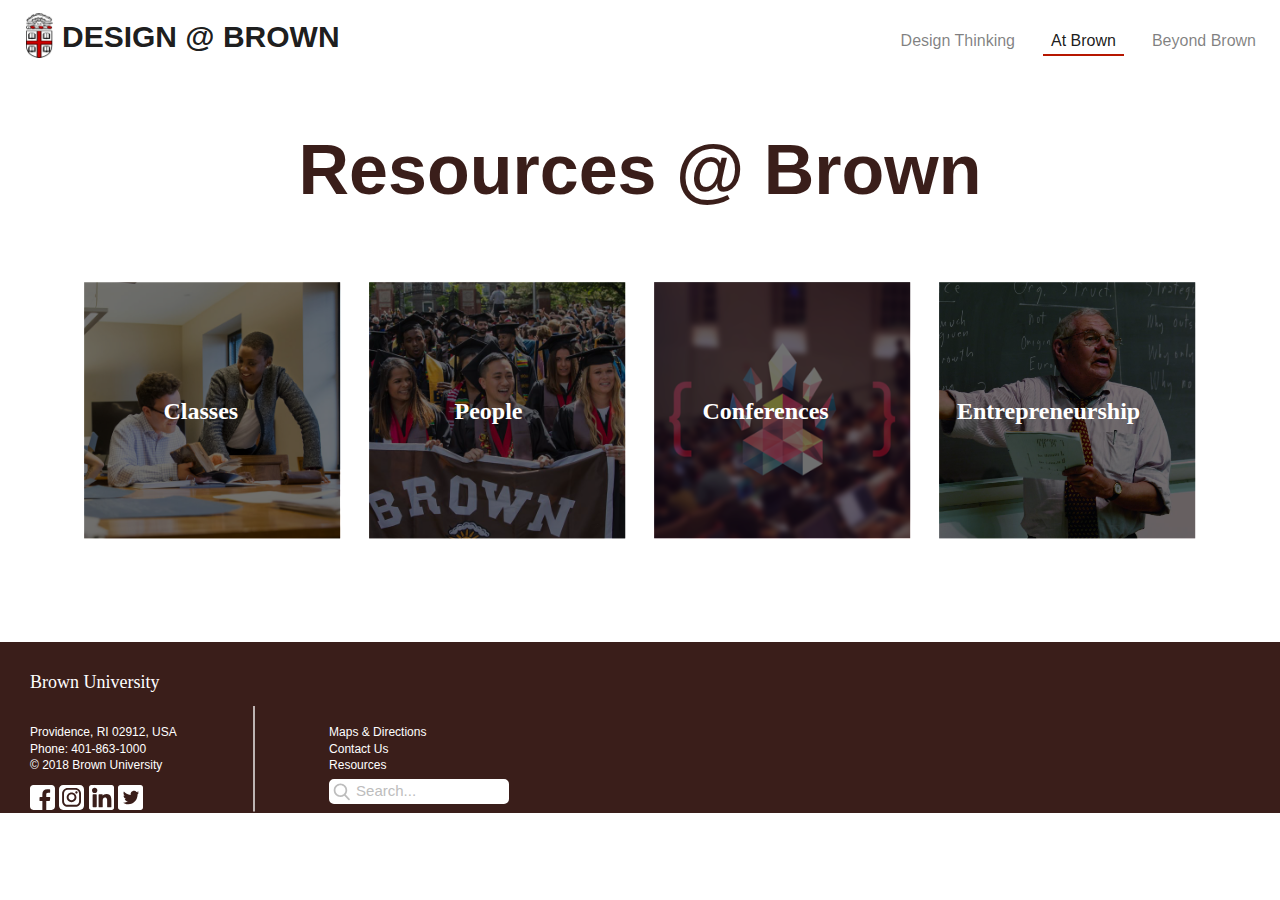
==== commit f2a810ce: "homepage catchphrases" ====
--- a/atbrown.html
+++ b/atbrown.html
@@ -240,7 +240,7 @@
         <div id="modaltwo" class="modal fade" role="dialog">
             <div class="modalheader">
                 <button type="button" class="close" data-dismiss="modal">&times;</button>
-                <h4 class="modaltitle">Research</h4>
+                <h4 class="modaltitle">People</h4>
                 <hr>
                 <div class="modalbody">
                     <h2>Engineering</h2>
@@ -253,7 +253,7 @@
                         </div>
                         <div class="row">
                             <div class="col"><a href="https://www.tripathi.engin.brown.edu/" target="_blank"><img src="images/tripathi.png" alt="Anubhav Tripathi" target="_blank"></a><h5>Anubhav Tripathi</h5><h6>Professor of Engineering & of Professor of Molecular Pharmacology, Physiology and Biotechnology</h6></div>
-                            <div class="col"><a href="https://www.linkedin.com/in/jennet-toyjanova-31b95877/" target="_blank"><img src="images/jennet.png" alt="Jennet Toyjanova" target="_blank"></a><h5>Jenent Toyjanova '14</h5><h6>Mechanics of Solids PhD, R&D Engineer at Ximedica</h6></div>
+                            <div class="col"><a href="https://www.linkedin.com/in/jennet-toyjanova-31b95877/" target="_blank"><img src="images/jennet.png" alt="Jennet Toyjanova" target="_blank"></a><h5>Jennet Toyjanova '14</h5><h6>Mechanics of Solids PhD, R&D Engineer at Ximedica</h6></div>
                             <div class="col"></div>
                             <div class="col"></div>
                         </div>
--- a/style.css
+++ b/style.css
@@ -43,7 +43,7 @@
 }
 
 #hero_panel {
-    width: 200px;
+    width: 240px;
     float: left;
 	margin: 200px 100px 0 200px;
 }
@@ -64,12 +64,13 @@
 
 #hero_panel h2 {
     font-weight: bold;
-    font-size: 40px;
+    font-size: 30px;
 }
 
 #hero_panel h3 {
+    width: 200px;
     font-weight: 300;
-    font-size: 28px;
+    font-size: 20px;
     clear: none;
 }
 
@@ -109,17 +110,15 @@
     height: 50%;
 }
 
-.colsm.text-center h4 {
-    font-size: 11px;
-}
-
 .container p {
-    line-height: 1.4;
+    line-height: 1.6;
+    font-size: 15px;
 }
 
 .col-sm.text-center h4 {
     margin-top: 5%;
     font-weight: 600;
+    font-size: 19px;
 }
 
 .col-sm.text-center p {
@@ -585,7 +584,6 @@
 
 #footer .divider_line {
     height: 105.5px;
-    margin-top: -60px;
 }
 
 #footer #left, #footer #middle, #footer #right {
@@ -595,7 +593,7 @@
 
 #socialmedia img {
     margin-top: 10px;
-    width: 25px
+    width: 25px;
 }
 
 .searchbar input {
